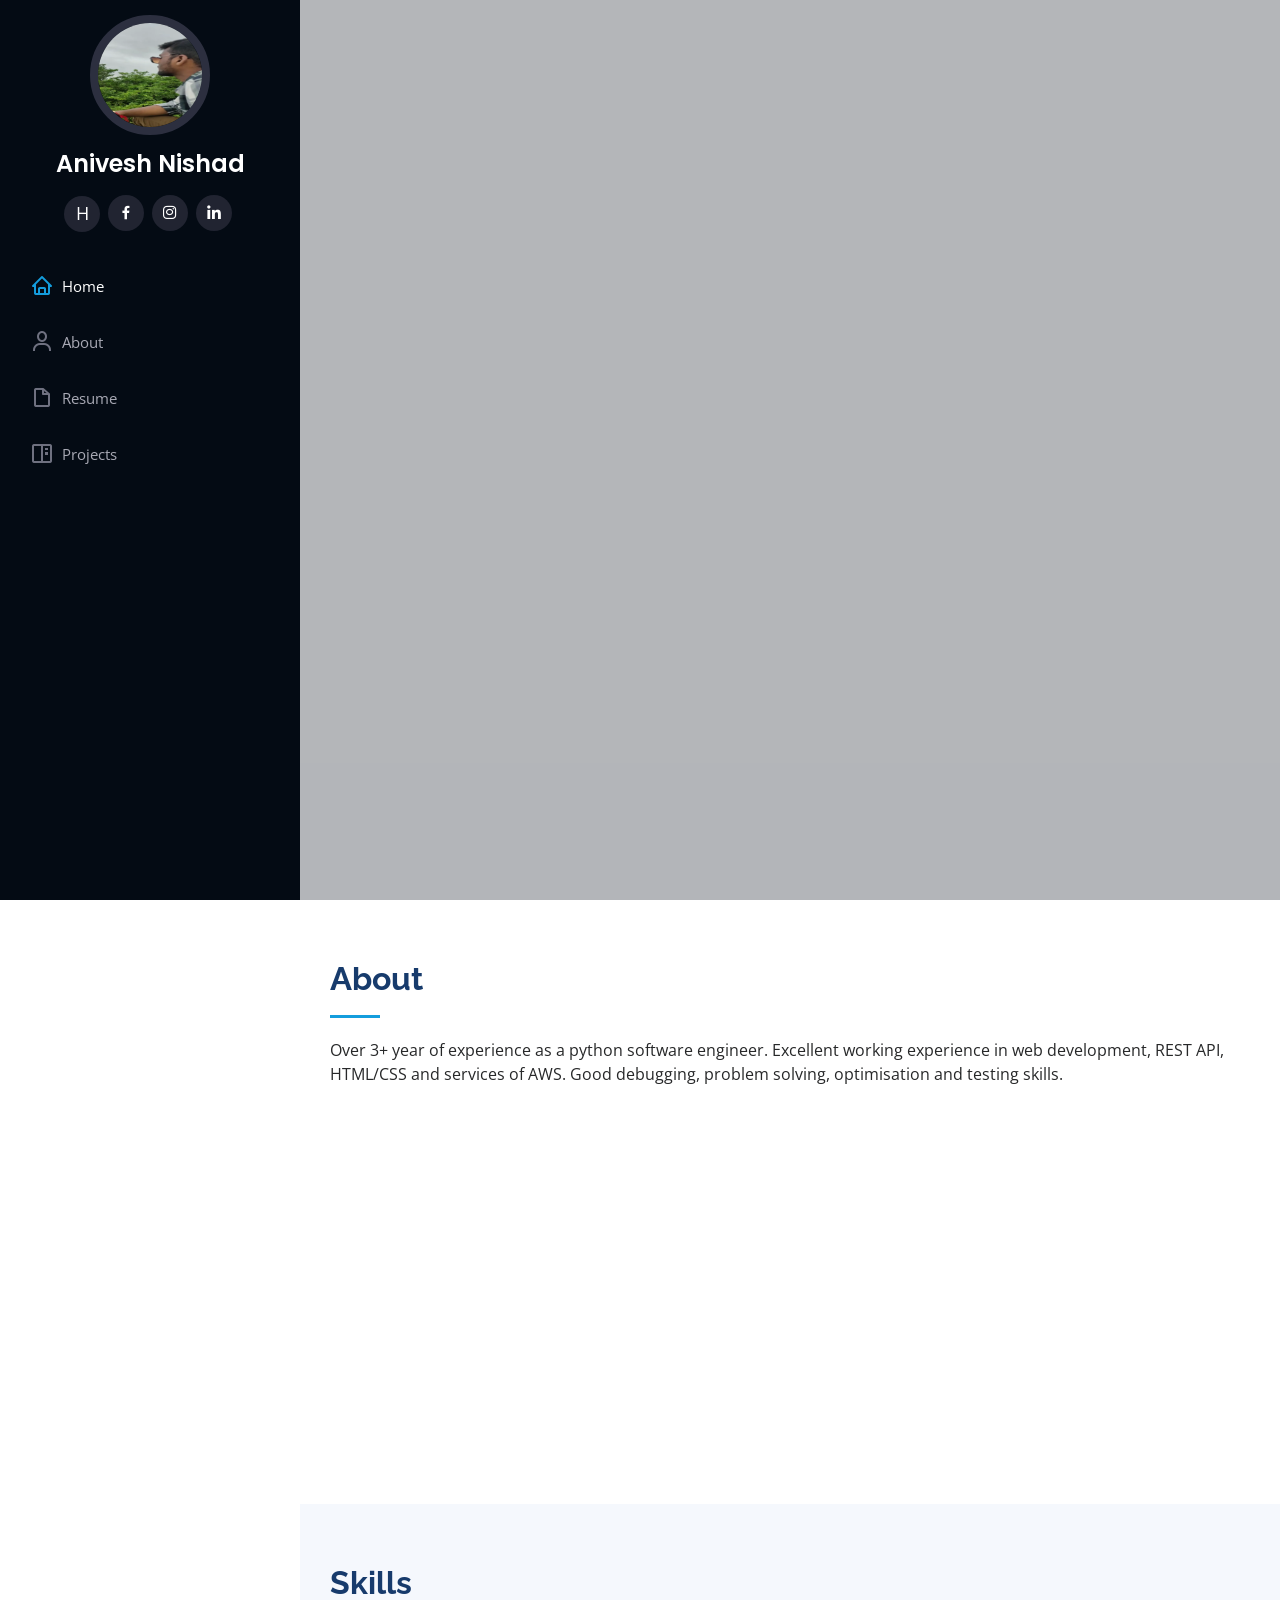
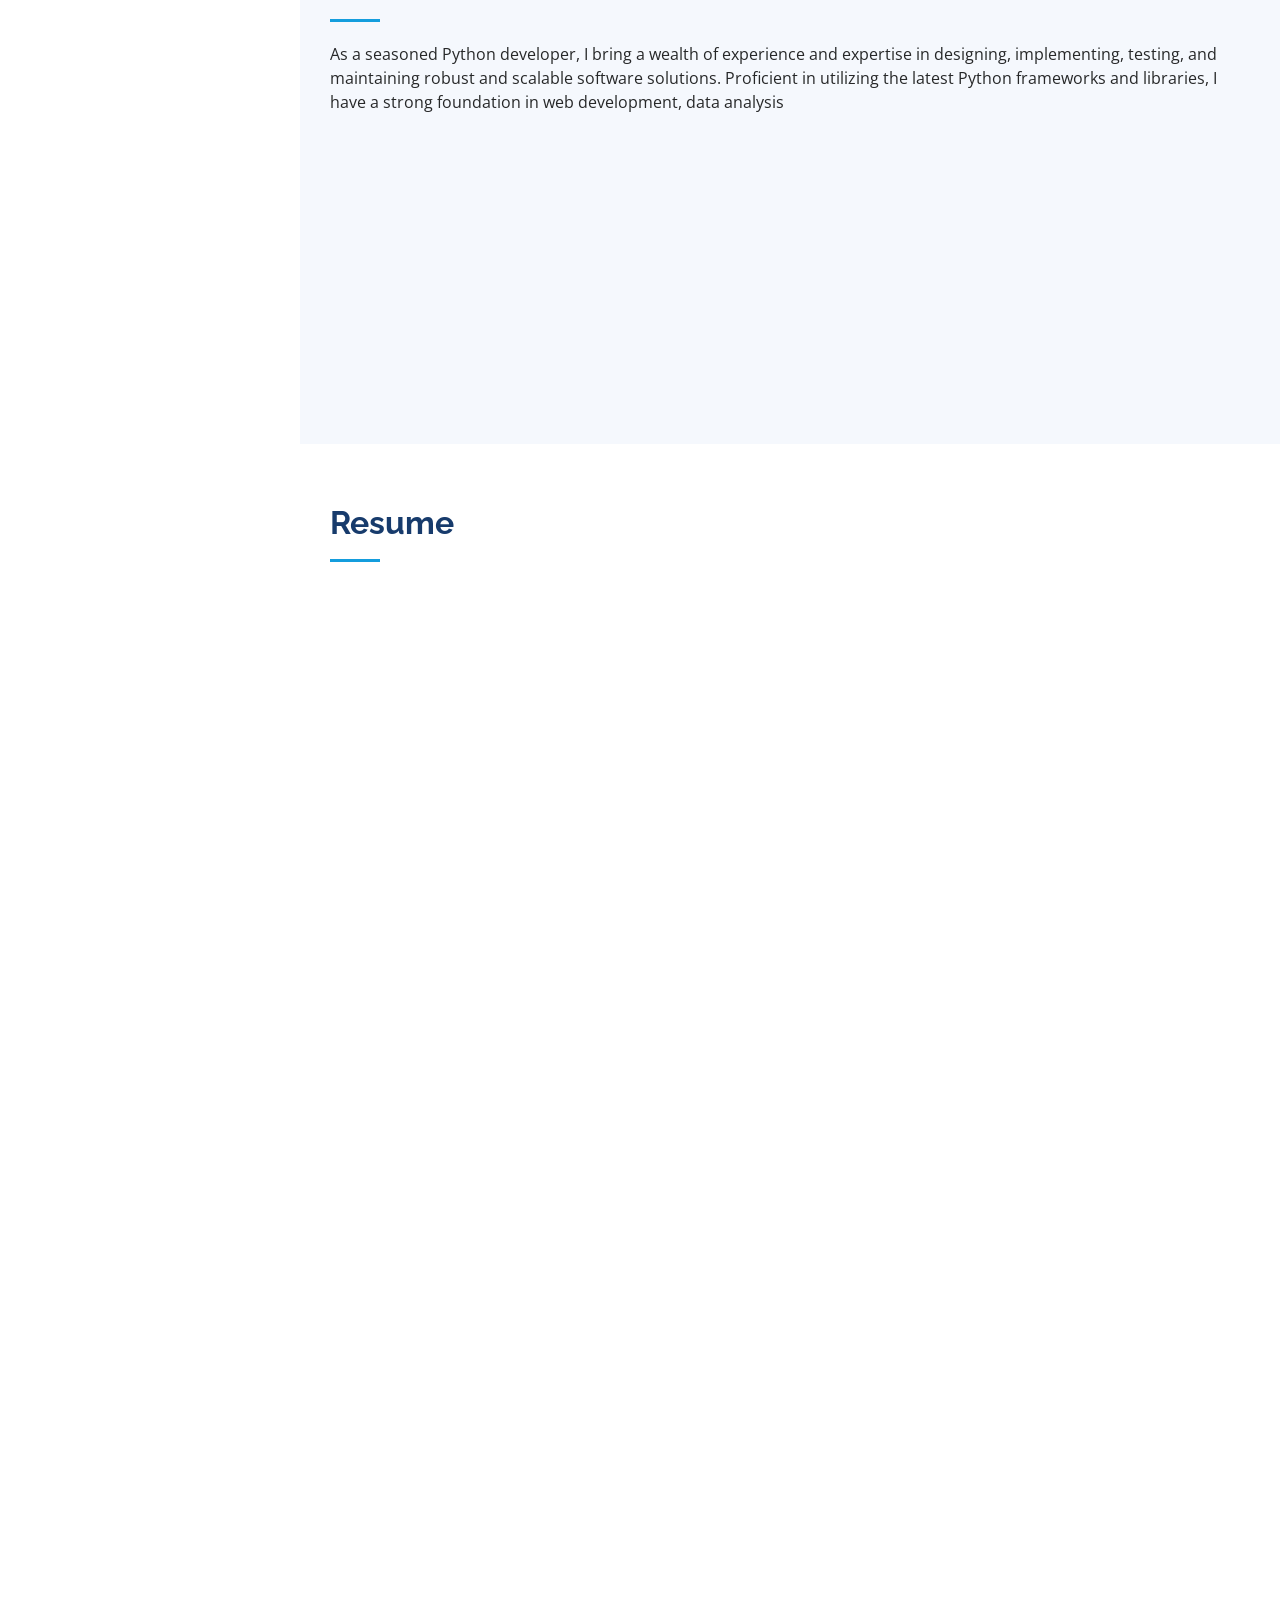
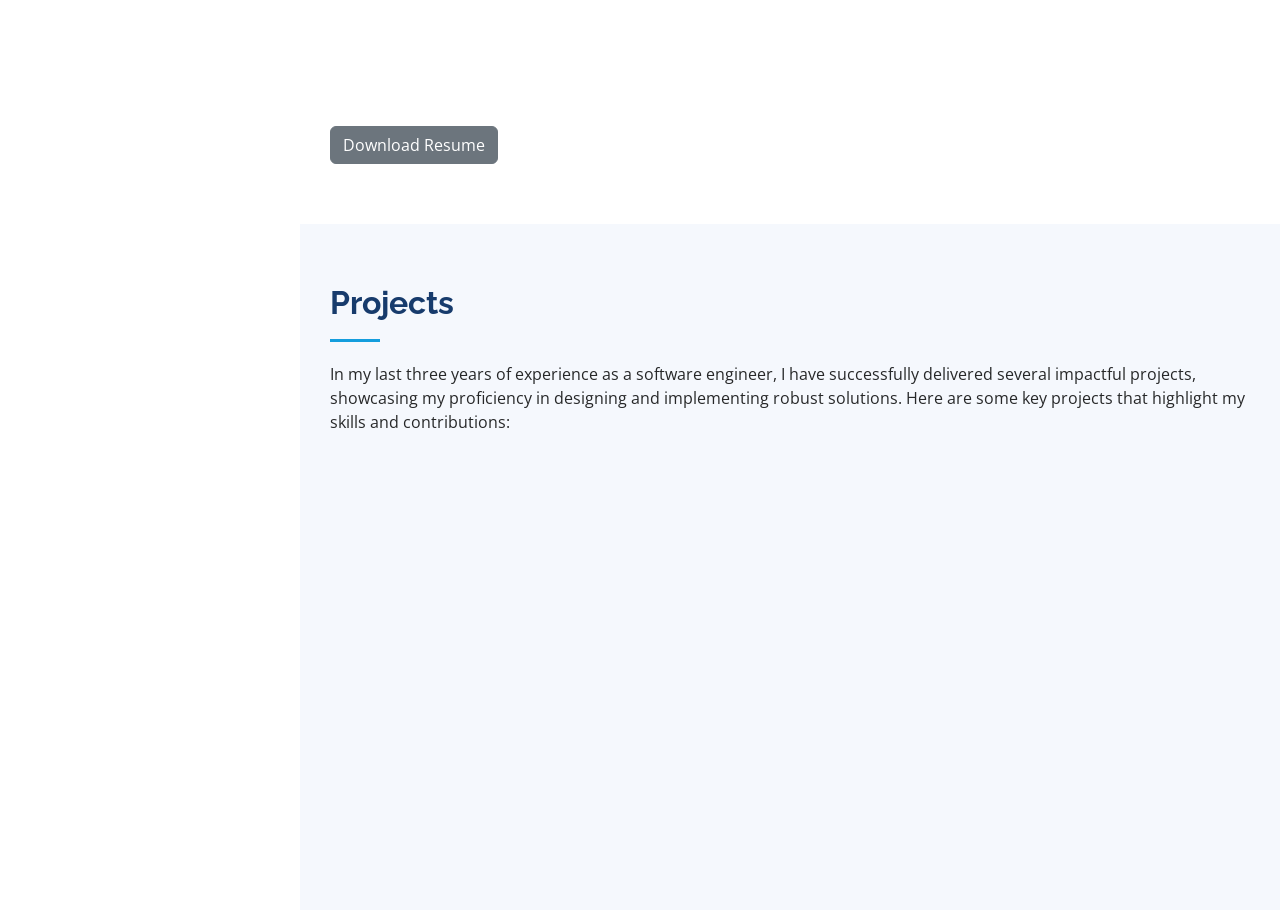
==== index.html @ f3c6043d "first commit" ====
<!DOCTYPE html>
<html lang="en">

<head>
  <meta charset="utf-8">
  <meta content="width=device-width, initial-scale=1.0" name="viewport">

  <title>Anivesh Nishad</title>
  <meta content="" name="description">
  <meta content="" name="keywords">

  <!-- Favicons -->
  <link href="assets/img/favicon.jpeg" rel="icon">
  <link href="assets/img/apple-touch-icon.png" rel="apple-touch-icon">

  <!-- Google Fonts -->
  <link href="https://fonts.googleapis.com/css?family=Open+Sans:300,300i,400,400i,600,600i,700,700i|Raleway:300,300i,400,400i,500,500i,600,600i,700,700i|Poppins:300,300i,400,400i,500,500i,600,600i,700,700i" rel="stylesheet">

  <link href="assets/vendor/aos/aos.css" rel="stylesheet">
  <link href="assets/vendor/bootstrap/css/bootstrap.min.css" rel="stylesheet">
  <link href="assets/vendor/bootstrap-icons/bootstrap-icons.css" rel="stylesheet">
  <link href="assets/vendor/boxicons/css/boxicons.min.css" rel="stylesheet">
  <link href="assets/vendor/glightbox/css/glightbox.min.css" rel="stylesheet">
  <link href="assets/vendor/swiper/swiper-bundle.min.css" rel="stylesheet">
  <link href="assets/css/style.css" rel="stylesheet">

</head>
<body>

  <!-- ======= Mobile nav toggle button ======= -->
  <i class="bi bi-list mobile-nav-toggle d-xl-none"></i>

  <!-- ======= Header ======= -->
  <header id="header">
    <div class="d-flex flex-column">

      <div class="profile">
        <img src="assets/img/anivesh.jpeg" alt="" class="img-fluid rounded-circle">
        <h1 class="text-light"><a href="index.html">Anivesh Nishad</a></h1>
        <div class="social-links mt-3 text-center">
          <a href="https://www.hackerrank.com/profile/anivesh_nishad76" class="twitter" target="_blank"><i class=""></i>H</a>
          <a href="https://www.facebook.com/anivesh.nisha" class="facebook" target="_blank"><i class="bx bxl-facebook"></i></a>
          <a href="https://www.instagram.com/anivesh_nishad/" class="instagram" target="_blank"><i class="bx bxl-instagram"></i></a>
          <a href="https://www.linkedin.com/in/anivesh-nishad-300b091a1/" class="linkedin" target="_blank"><i class="bx bxl-linkedin"></i></a>
        </div>
      </div>

      <nav id="navbar" class="nav-menu navbar">
        <ul>
          <li><a href="#hero" class="nav-link scrollto active"><i class="bx bx-home"></i> <span>Home</span></a></li>
          <li><a href="#about" class="nav-link scrollto"><i class="bx bx-user"></i> <span>About</span></a></li>
          <li><a href="#resume" class="nav-link scrollto"><i class="bx bx-file-blank"></i> <span>Resume</span></a></li>
          <li><a href="#portfolio" class="nav-link scrollto"><i class="bx bx-book-content"></i> <span>Projects</span></a></li>
        </ul>
      </nav><!-- .nav-menu -->
    </div>
  </header><!-- End Header -->

  <!-- ======= Hero Section ======= -->
  <section id="hero" class="d-flex flex-column justify-content-center align-items-center">
    <div class="hero-container" data-aos="fade-in">
      <h1><span style="color:yellow;">A</span>nivesh <span style="color:yellow;">N</span>ishad</h1>
      <p>I'm part-time and full-time <span class="typed" data-typed-items="Python Developer, Freelancer, Software Engineer"></span></p>
    </div>
  </section><!-- End Hero -->

  <main id="main">

    <!-- ======= About Section ======= -->
    <section id="about" class="about">
      <div class="container">

        <div class="section-title">
          <h2>About</h2>
          <p>Over 3+ year of experience as a python software engineer. Excellent working experience in web development, REST API, HTML/CSS and services of AWS. Good debugging, problem solving, optimisation and testing skills.</p>
        </div>

        <div class="row">
          <div class="col-lg-4" data-aos="fade-right">
            <img src="assets/img/anivesh1.jpeg" class="img-fluid" alt="">
          </div>
          <div class="col-lg-8 pt-4 pt-lg-0 content" data-aos="fade-left">
            <h3>( Django, DRF, FastAPI ) Python Developer.</h3><br>
            <p class="fst-italic">
              I was born in Gorakhpur, Uttar Pradesh, but I have been living in Ujjain, Madhya Pradesh, for the past 20 years, and my basic information is centered here.
            </p>
            <div class="row">
              <div class="col-lg-6">
                <ul>
                  <li><i class="bi bi-chevron-right"></i> <strong>Birthday:</strong> <span>13 Aug 2000</span></li>
                  <li><i class="bi bi-chevron-right"></i> <strong>LinkedIn:</strong> <span><a href="https://www.linkedin.com/in/anivesh-nishad-300b091a1/" target="_blank">anivesh-nishad-300b091a1</a></span></li>
                  <li><i class="bi bi-chevron-right"></i> <strong>Phone:</strong> <span>+91 9589957396</span></li>
                  <li><i class="bi bi-chevron-right"></i> <strong>City:</strong> <span>Ujjain, Madhya Pradesh, India</span></li>
                </ul>
              </div>
              <div class="col-lg-6">
                <ul>
                  <li><i class="bi bi-chevron-right"></i> <strong>Age:</strong> <span>24</span></li>
                  <li><i class="bi bi-chevron-right"></i> <strong>Degree:</strong> <span>B. Tech</span></li>
                  <li><i class="bi bi-chevron-right"></i> <strong>Email:</strong> <span><a href="mailto:anivesh.nishad76@gmail.com" target="_blank">anivesh.nishad76@gmail.com</a></span></li>
                  <li><i class="bi bi-chevron-right"></i> <strong>Freelance:</strong> <span>Available</span></li>
                </ul>
              </div>

            </div>

          </div>
        </div>

      </div>
    </section><!-- End About Section -->

    <!-- ======= Facts Section ======= -->

    <!-- ======= Skills Section ======= -->
    <section id="skills" class="skills section-bg">
      <div class="container">

        <div class="section-title">
          <h2>Skills</h2>
          <p>As a seasoned Python developer, I bring a wealth of experience and expertise in designing, implementing, testing, and maintaining robust and scalable software solutions. Proficient in utilizing the latest Python frameworks and libraries, I have a strong foundation in web development, data analysis</p>
        </div>

        <div class="row skills-content">

          <div class="col-lg-6" data-aos="fade-up">

            <div class="progress">
              <span class="skill">Python <i class="val">90%</i></span>
              <div class="progress-bar-wrap">
                <div class="progress-bar" role="progressbar" aria-valuenow="90" aria-valuemin="0" aria-valuemax="100"></div>
              </div>
            </div>

            <div class="progress">
              <span class="skill">Django <i class="val">80%</i></span>
              <div class="progress-bar-wrap">
                <div class="progress-bar" role="progressbar" aria-valuenow="80" aria-valuemin="0" aria-valuemax="100"></div>
              </div>
            </div>

            <div class="progress">
              <span class="skill">FastAPI <i class="val">95%</i></span>
              <div class="progress-bar-wrap">
                <div class="progress-bar" role="progressbar" aria-valuenow="95" aria-valuemin="0" aria-valuemax="100"></div>
              </div>
            </div>

            <div class="progress">
              <span class="skill">Redis & Celery<i class="val">75%</i></span>
              <div class="progress-bar-wrap">
                <div class="progress-bar" role="progressbar" aria-valuenow="75" aria-valuemin="0" aria-valuemax="100"></div>
              </div>
            </div>

          </div>

          <div class="col-lg-6" data-aos="fade-up" data-aos-delay="100">

            <div class="progress">
              <span class="skill">Databases<i class="val">70%</i></span>
              <div class="progress-bar-wrap">
                <div class="progress-bar" role="progressbar" aria-valuenow="70" aria-valuemin="0" aria-valuemax="100"></div>
              </div>
            </div>

            <div class="progress">
              <span class="skill">Cloud Services <i class="val">60%</i></span>
              <div class="progress-bar-wrap">
                <div class="progress-bar" role="progressbar" aria-valuenow="60" aria-valuemin="0" aria-valuemax="100"></div>
              </div>
            </div>

            <div class="progress">
              <span class="skill">Basic Frontend (HTML, CSS, JavaScript, JQuery)<i class="val">55%</i></span>
              <div class="progress-bar-wrap">
                <div class="progress-bar" role="progressbar" aria-valuenow="55" aria-valuemin="0" aria-valuemax="100"></div>
              </div>
            </div>

            <div class="progress">
              <span class="skill">TOOLS/VERSION CONTROL<i class="val">80%</i></span>
              <div class="progress-bar-wrap">
                <div class="progress-bar" role="progressbar" aria-valuenow="80" aria-valuemin="0" aria-valuemax="100"></div>
              </div>
            </div>

          </div>

        </div>

      </div>
    </section><!-- End Skills Section -->

    <!-- ======= Resume Section ======= -->
    <section id="resume" class="resume">
      <div class="container">

        <div class="section-title">
          <h2>Resume</h2>
          </div>

        <div class="row">
          <div class="col-lg-6" data-aos="fade-up">
            <h3 class="resume-title">Sumary</h3>
            <div class="resume-item pb-0">
              <h4>Anivesh Nishad</h4>
              <p><em>Over 3+ year of experience as a python software engineer. Excellent workingexperience in web development, REST API, HTML/CSS and services of AWS. Gooddebugging, problem solving, optimisation and testing skills.</em></p>
              <ul>
                <li>Ujjain, Madhya Pradesh</li>
                <li>+91 9589957396</li>
                <li>anivesh.nishad76@gmail.com</li>
              </ul>
            </div>

            <h3 class="resume-title">Education</h3>
            <div class="resume-item">
              <h4>B Tech (Computer Science Engineer)</h4>
              <h5>2017 - 2021</h5>
              <p><em>Alpine Institute of Technology, Ujjain</em></p>
            </div>
            <div class="resume-item">
              <h4>HIGHER SECONDARY</h4>
              <h5>2016 - 2017</h5>
              <p><em>Jaal Sewa Niketan, Ujjain</em></p>
            </div>
            <h3 class="resume-title">Achievements & Certificate</h3>
            <div class="resume-item">
              <h4>Python Basic and Problem Solving</h4>
              <h5>2022 - 2023</h5>
              <p><em>HackerRank Certificate</em> <a href="https://www.hackerrank.com/certificates/92fd577c5d66" target="_blank">View</a></p>
            </div>
            <div class="resume-item">
              <h4>Java Basic</h4>
              <h5>2020 - 2021</h5>
              <p><em>Manal Softech</em></p>
            </div>
          </div>
          <div class="col-lg-6" data-aos="fade-up" data-aos-delay="100">
            <h3 class="resume-title">Professional Experience</h3>
            <div class="resume-item">
              <h4>Software Engineer</h4>
              <h5>2022 - Present</h5>
              <p><em>CubexO Software Solution, Indore</em></p>
              <ul>
                <li>Design and develop RESTful web services and APIs.</li>
                <li>Integrate APIs with other systems and databases.</li>
                <li>Test and debug APIs.</li>
                <li>Integrate Elasticsearch with other data sources like relational databases and other web services.</li>
                <li>Monitor and optimize search performance.</li>
                <li>Develop, maintain and monitor tasks and schedule using celery.</li>
                <li>Troubleshoot, debug and optimize code related to tasks.</li>
                <li>Design and develop database structure and schemas.</li>
                <li>Integrate data from multiple sources.</li>
                <li>Optimize and maintain database performance.</li>
                <li>Troubleshoot and debug data related issues</li>

              </ul>
            </div>
            <div class="resume-item">
              <h4>Associate Software Engineer</h4>
              <h5>2021 - 2022</h5>
              <p><em>CubexO Software Solution, Indore</em></p>
              <ul>
                <li>Develop APIs with the combination of Lambda and API Gateway</li>
                <li>Implementing lambda to store data in S3 Bucket</li>
                <li>Integrate redis for fast response</li>
                <li>Troubleshoot, debug and optimize code related to lambda.</li>
                <li>Scheduling the lambda with cronjob to expire subscription.</li>
                <li>Writing script to reduce the size of images and documents.</li>
                <li>Testing and debugging code with cloud watch.</li>
              </ul>
            </div>
          </div>
        </div>
        <a class="btn btn-secondary" href="https://drive.google.com/u/0/uc?id=1O0CyxuS_I_BCL8zHyFv5yym9w42oW3tz&export=download">Download Resume</a>
      </div>
    </section><!-- End Resume Section -->

    <!-- ======= Portfolio Section ======= -->
    <section id="portfolio" class="portfolio section-bg">
      <div class="container">

        <div class="section-title">
          <h2>Projects</h2>
          <p>In my last three years of experience as a software engineer, I have successfully delivered several impactful projects, showcasing my proficiency in designing and implementing robust solutions. Here are some key projects that highlight my skills and contributions:</p>
        </div>

        <div class="row portfolio-container" data-aos="fade-up" data-aos-delay="100">
          <div class="col-lg-4 col-md-6 portfolio-item filter-app">
            <div class="portfolio-wrap">
              <img src="assets/img/peak-xv-image.jpeg" class="img-fluid" alt="">
              <div class="portfolio-links">
                <a href="assets/img/peak-xv-image.jpeg" data-gallery="portfolioGallery" class="portfolio-lightbox" title="Peak XV"><i class="bx bx-plus"></i></a>
                <a href="portfolio-details.html" title="More Details"><i class="bx bx-link"></i></a>
              </div>
            </div>
            <br>
            <div class="portfolio-info">
              <h4>Project information:</h4>
              <ul>
                <li><strong>Category</strong>: Web and App</li>
                <li><strong>Client</strong>: India SEA Company</li>
                <li><strong>Project date</strong>: 09 Sept, 2022</li>
                <li><strong>Project URL</strong>: <a href="#">Confidential</a></li>
              </ul>
            </div>
          </div>

          <div class="col-lg-4 col-md-6 portfolio-item filter-web">
            <div class="portfolio-wrap">
              <img src="assets/img/batrics.jpg" class="img-fluid" alt="">
              <div class="portfolio-links">
                <a href="assets/img/batrics.jpg" data-gallery="portfolioGallery" class="portfolio-lightbox" title="Betrics Fantasy APP"><i class="bx bx-plus"></i></a>
                <a href="batrics-details.html" title="More Details"><i class="bx bx-link"></i></a>
              </div>
            </div>
            <br>
            <div class="portfolio-info">
              <h4>Project information:</h4>
              <ul>
                <li><strong>Category</strong>: App</li>
                <li><strong>Client</strong>: US Company</li>
                <li><strong>Project date</strong>: 01 Jan, 2022</li>
                <li><strong>Project URL</strong>: <a href="https://www.betrics.io/" target="_blank">betrics.io</a></li>
              </ul>
            </div>
          </div>

          <div class="col-lg-4 col-md-6 portfolio-item filter-app">
            <div class="portfolio-wrap">
              <img src="assets/img/swim.png" class="img-fluid" alt="">
              <div class="portfolio-links">
                <a href="assets/img/swim.png" data-gallery="portfolioGallery" class="portfolio-lightbox" title="Swim Time Solution"><i class="bx bx-plus"></i></a>
                <a href="swim-details.html" title="More Details"><i class="bx bx-link"></i></a>
              </div>
            </div>
            <br>
            <div class="portfolio-info">
              <h4>Project information:</h4>
              <ul>
                <li><strong>Category</strong>: Website</li>
                <li><strong>Client</strong>: South Africa Company</li>
                <li><strong>Project date</strong>: 01 June, 2021</li>
                <li><strong>Project URL</strong>: <a href="https://swimtimesolutions.com/" target="_blank">Swim Time Solution</a></li>
              </ul>
            </div>
          </div>

        </div>

      </div>
    </section><!-- End Portfolio Section -->

    <!-- ======= Services Section ======= -->

    <!-- ======= Testimonials Section ======= -->

    <!-- ======= Contact Section ======= -->

  </main><!-- End #main -->

  <!-- ======= Footer ======= -->
  <footer id="footer">

  </footer><!-- End  Footer -->

  <a href="#" class="back-to-top d-flex align-items-center justify-content-center"><i class="bi bi-arrow-up-short"></i></a>

  <!-- Vendor JS Files -->
  <script src="assets/vendor/purecounter/purecounter_vanilla.js"></script>
  <script src="assets/vendor/aos/aos.js"></script>
  <script src="assets/vendor/bootstrap/js/bootstrap.bundle.min.js"></script>
  <script src="assets/vendor/glightbox/js/glightbox.min.js"></script>
  <script src="assets/vendor/isotope-layout/isotope.pkgd.min.js"></script>
  <script src="assets/vendor/swiper/swiper-bundle.min.js"></script>
  <script src="assets/vendor/typed.js/typed.umd.js"></script>
  <script src="assets/vendor/waypoints/noframework.waypoints.js"></script>
  <script src="assets/vendor/php-email-form/validate.js"></script>

  <!-- Template Main JS File -->
  <script src="assets/js/main.js"></script>

</body>

</html>
---- assets/css/style.css ----
/*--------------------------------------------------------------
# General
--------------------------------------------------------------*/
body {
  font-family: "Open Sans", sans-serif;
  color: #272829;
}

a {
  color: #149ddd;
  text-decoration: none;
}

a:hover {
  color: #37b3ed;
  text-decoration: none;
}

h1,
h2,
h3,
h4,
h5,
h6 {
  font-family: "Raleway", sans-serif;
}

/*--------------------------------------------------------------
# Back to top button
--------------------------------------------------------------*/
.back-to-top {
  position: fixed;
  visibility: hidden;
  opacity: 0;
  right: 15px;
  bottom: 15px;
  z-index: 996;
  background: #149ddd;
  width: 40px;
  height: 40px;
  border-radius: 50px;
  transition: all 0.4s;
}

.back-to-top i {
  font-size: 28px;
  color: #fff;
  line-height: 0;
}

.back-to-top:hover {
  background: #2eafec;
  color: #fff;
}

.back-to-top.active {
  visibility: visible;
  opacity: 1;
}

/*--------------------------------------------------------------
# Header
--------------------------------------------------------------*/
#header {
  position: fixed;
  top: 0;
  left: 0;
  bottom: 0;
  width: 300px;
  transition: all ease-in-out 0.5s;
  z-index: 9997;
  transition: all 0.5s;
  padding: 0 15px;
  background: #040b14;
  overflow-y: auto;
}

#header .profile img {
  margin: 15px auto;
  display: block;
  width: 120px;
  border: 8px solid #2c2f3f;
}

#header .profile h1 {
  font-size: 24px;
  margin: 0;
  padding: 0;
  font-weight: 600;
  -moz-text-align-last: center;
  text-align-last: center;
  font-family: "Poppins", sans-serif;
}

#header .profile h1 a,
#header .profile h1 a:hover {
  color: #fff;
  text-decoration: none;
}

#header .profile .social-links a {
  font-size: 18px;
  display: inline-block;
  background: #212431;
  color: #fff;
  line-height: 1;
  padding: 8px 0;
  margin-right: 4px;
  border-radius: 50%;
  text-align: center;
  width: 36px;
  height: 36px;
  transition: 0.3s;
}

#header .profile .social-links a:hover {
  background: #149ddd;
  color: #fff;
  text-decoration: none;
}

#main {
  margin-left: 300px;
}

.container,
.container-fluid {
  padding-left: 30px;
  padding-right: 30px;
}

@media (max-width: 1199px) {
  #header {
    left: -300px;
  }

  #main {
    margin-left: 0;
  }

  .container,
  .container-fluid {
    padding-left: 12px;
    padding-right: 12px;
  }
}

/*--------------------------------------------------------------
# Navigation Menu
--------------------------------------------------------------*/
/* Desktop Navigation */
.nav-menu {
  padding: 30px 0 0 0;
}

.nav-menu * {
  margin: 0;
  padding: 0;
  list-style: none;
}

.nav-menu>ul>li {
  position: relative;
  white-space: nowrap;
}

.nav-menu a,
.nav-menu a:focus {
  display: flex;
  align-items: center;
  color: #a8a9b4;
  padding: 12px 15px;
  margin-bottom: 8px;
  transition: 0.3s;
  font-size: 15px;
}

.nav-menu a i,
.nav-menu a:focus i {
  font-size: 24px;
  padding-right: 8px;
  color: #6f7180;
}

.nav-menu a:hover,
.nav-menu .active,
.nav-menu .active:focus,
.nav-menu li:hover>a {
  text-decoration: none;
  color: #fff;
}

.nav-menu a:hover i,
.nav-menu .active i,
.nav-menu .active:focus i,
.nav-menu li:hover>a i {
  color: #149ddd;
}

/* Mobile Navigation */
.mobile-nav-toggle {
  position: fixed;
  right: 15px;
  top: 15px;
  z-index: 9998;
  border: 0;
  font-size: 24px;
  transition: all 0.4s;
  outline: none !important;
  background-color: #149ddd;
  color: #fff;
  width: 40px;
  height: 40px;
  display: inline-flex;
  align-items: center;
  justify-content: center;
  line-height: 0;
  border-radius: 50px;
  cursor: pointer;
}

.mobile-nav-active {
  overflow: hidden;
}

.mobile-nav-active #header {
  left: 0;
}

/*--------------------------------------------------------------
# Hero Section
--------------------------------------------------------------*/
#hero {
  width: 100%;
  height: 100vh;
  background: url("../img/hero-bg.jpg") top center;
  background-size: cover;
}

#hero:before {
  content: "";
  background: rgba(5, 13, 24, 0.3);
  position: absolute;
  bottom: 0;
  top: 0;
  left: 0;
  right: 0;
  z-index: 1;
}

#hero .hero-container {
  position: relative;
  z-index: 2;
  min-width: 300px;
}

#hero h1 {
  margin: 0 0 10px 0;
  font-size: 64px;
  font-weight: 700;
  line-height: 56px;
  color: #fff;
}

#hero p {
  color: #fff;
  margin-bottom: 50px;
  font-size: 26px;
  font-family: "Poppins", sans-serif;
}

#hero p span {
  color: #fff;
  padding-bottom: 4px;
  letter-spacing: 1px;
  border-bottom: 3px solid #149ddd;
}

@media (min-width: 1024px) {
  #hero {
    background-attachment: fixed;
  }
}

@media (max-width: 768px) {
  #hero h1 {
    font-size: 28px;
    line-height: 36px;
  }

  #hero h2 {
    font-size: 18px;
    line-height: 24px;
    margin-bottom: 30px;
  }
}

/*--------------------------------------------------------------
# Sections General
--------------------------------------------------------------*/
section {
  padding: 60px 0;
  overflow: hidden;
}

.section-bg {
  background: #f5f8fd;
}

.section-title {
  padding-bottom: 30px;
}

.section-title h2 {
  font-size: 32px;
  font-weight: bold;
  margin-bottom: 20px;
  padding-bottom: 20px;
  position: relative;
  color: #173b6c;
}

.section-title h2::after {
  content: "";
  position: absolute;
  display: block;
  width: 50px;
  height: 3px;
  background: #149ddd;
  bottom: 0;
  left: 0;
}

.section-title p {
  margin-bottom: 0;
}

/*--------------------------------------------------------------
# About
--------------------------------------------------------------*/
.about .content h3 {
  font-weight: 700;
  font-size: 26px;
  color: #173b6c;
}

.about .content ul {
  list-style: none;
  padding: 0;
}

.about .content ul li {
  margin-bottom: 20px;
  display: flex;
  align-items: center;
}

.about .content ul strong {
  margin-right: 10px;
}

.about .content ul i {
  font-size: 16px;
  margin-right: 5px;
  color: #149ddd;
  line-height: 0;
}

.about .content p:last-child {
  margin-bottom: 0;
}

/*--------------------------------------------------------------
# Facts
--------------------------------------------------------------*/
.facts {
  padding-bottom: 30px;
}

.facts .count-box {
  padding: 30px;
  width: 100%;
}

.facts .count-box i {
  display: block;
  font-size: 44px;
  color: #149ddd;
  float: left;
  line-height: 0;
}

.facts .count-box span {
  font-size: 48px;
  line-height: 40px;
  display: block;
  font-weight: 700;
  color: #050d18;
  margin-left: 60px;
}

.facts .count-box p {
  padding: 15px 0 0 0;
  margin: 0 0 0 60px;
  font-family: "Raleway", sans-serif;
  font-size: 14px;
  color: #122f57;
}

.facts .count-box a {
  font-weight: 600;
  display: block;
  margin-top: 20px;
  color: #122f57;
  font-size: 15px;
  font-family: "Poppins", sans-serif;
  transition: ease-in-out 0.3s;
}

.facts .count-box a:hover {
  color: #1f5297;
}

/*--------------------------------------------------------------
# Akills
--------------------------------------------------------------*/
.skills .progress {
  height: 60px;
  display: block;
  background: none;
  border-radius: 0;
}

.skills .progress .skill {
  padding: 0;
  margin: 0 0 6px 0;
  text-transform: uppercase;
  display: block;
  font-weight: 600;
  font-family: "Poppins", sans-serif;
  color: #050d18;
}

.skills .progress .skill .val {
  float: right;
  font-style: normal;
}

.skills .progress-bar-wrap {
  background: #dce8f8;
  height: 10px;
}

.skills .progress-bar {
  width: 1px;
  height: 10px;
  transition: 0.9s;
  background-color: #149ddd;
}

/*--------------------------------------------------------------
# Resume
--------------------------------------------------------------*/
.resume .resume-title {
  font-size: 26px;
  font-weight: 700;
  margin-top: 20px;
  margin-bottom: 20px;
  color: #050d18;
}

.resume .resume-item {
  padding: 0 0 20px 20px;
  margin-top: -2px;
  border-left: 2px solid #1f5297;
  position: relative;
}

.resume .resume-item h4 {
  line-height: 18px;
  font-size: 18px;
  font-weight: 600;
  text-transform: uppercase;
  font-family: "Poppins", sans-serif;
  color: #050d18;
  margin-bottom: 10px;
}

.resume .resume-item h5 {
  font-size: 16px;
  background: #e4edf9;
  padding: 5px 15px;
  display: inline-block;
  font-weight: 600;
  margin-bottom: 10px;
}

.resume .resume-item ul {
  padding-left: 20px;
}

.resume .resume-item ul li {
  padding-bottom: 10px;
}

.resume .resume-item:last-child {
  padding-bottom: 0;
}

.resume .resume-item::before {
  content: "";
  position: absolute;
  width: 16px;
  height: 16px;
  border-radius: 50px;
  left: -9px;
  top: 0;
  background: #fff;
  border: 2px solid #1f5297;
}

/*--------------------------------------------------------------
# Portfolio
--------------------------------------------------------------*/
.portfolio .portfolio-item {
  margin-bottom: 30px;
}

.portfolio #portfolio-flters {
  padding: 0;
  margin: 0 auto 35px auto;
  list-style: none;
  text-align: center;
  background: #fff;
  border-radius: 50px;
  padding: 2px 15px;
}

.portfolio #portfolio-flters li {
  cursor: pointer;
  display: inline-block;
  padding: 10px 15px 8px 15px;
  font-size: 14px;
  font-weight: 600;
  line-height: 1;
  text-transform: uppercase;
  color: #272829;
  margin-bottom: 5px;
  transition: all 0.3s ease-in-out;
}

.portfolio #portfolio-flters li:hover,
.portfolio #portfolio-flters li.filter-active {
  color: #149ddd;
}

.portfolio #portfolio-flters li:last-child {
  margin-right: 0;
}

.portfolio .portfolio-wrap {
  transition: 0.3s;
  position: relative;
  overflow: hidden;
  z-index: 1;
}

.portfolio .portfolio-wrap::before {
  content: "";
  background: rgba(255, 255, 255, 0.5);
  position: absolute;
  left: 0;
  right: 0;
  top: 0;
  bottom: 0;
  transition: all ease-in-out 0.3s;
  z-index: 2;
  opacity: 0;
}

.portfolio .portfolio-wrap .portfolio-links {
  opacity: 1;
  left: 0;
  right: 0;
  bottom: -60px;
  z-index: 3;
  position: absolute;
  transition: all ease-in-out 0.3s;
  display: flex;
  justify-content: center;
}

.portfolio .portfolio-wrap .portfolio-links a {
  color: #fff;
  font-size: 28px;
  text-align: center;
  background: rgba(20, 157, 221, 0.75);
  transition: 0.3s;
  width: 50%;
}

.portfolio .portfolio-wrap .portfolio-links a:hover {
  background: rgba(20, 157, 221, 0.95);
}

.portfolio .portfolio-wrap .portfolio-links a+a {
  border-left: 1px solid #37b3ed;
}

.portfolio .portfolio-wrap:hover::before {
  top: 0;
  left: 0;
  right: 0;
  bottom: 0;
  opacity: 1;
}

.portfolio .portfolio-wrap:hover .portfolio-links {
  opacity: 1;
  bottom: 0;
}

/*--------------------------------------------------------------
# Portfolio Details
--------------------------------------------------------------*/
.portfolio-details {
  padding-top: 40px;
}

.portfolio-details .portfolio-details-slider img {
  width: 100%;
}

.portfolio-details .portfolio-details-slider .swiper-pagination {
  margin-top: 20px;
  position: relative;
}

.portfolio-details .portfolio-details-slider .swiper-pagination .swiper-pagination-bullet {
  width: 12px;
  height: 12px;
  background-color: #fff;
  opacity: 1;
  border: 1px solid #149ddd;
}

.portfolio-details .portfolio-details-slider .swiper-pagination .swiper-pagination-bullet-active {
  background-color: #149ddd;
}

.portfolio-details .portfolio-info {
  padding: 30px;
  box-shadow: 0px 0 30px rgba(5, 13, 24, 0.08);
}

.portfolio-details .portfolio-info h3 {
  font-size: 22px;
  font-weight: 700;
  margin-bottom: 20px;
  padding-bottom: 20px;
  border-bottom: 1px solid #eee;
}

.portfolio-details .portfolio-info ul {
  list-style: none;
  padding: 0;
  font-size: 15px;
}

.portfolio-details .portfolio-info ul li+li {
  margin-top: 10px;
}

.portfolio-details .portfolio-description {
  padding-top: 30px;
}

.portfolio-details .portfolio-description h2 {
  font-size: 26px;
  font-weight: 700;
  margin-bottom: 20px;
}

.portfolio-details .portfolio-description p {
  padding: 0;
}

/*--------------------------------------------------------------
# Services
--------------------------------------------------------------*/
.services .icon-box {
  margin-bottom: 20px;
}

.services .icon {
  float: left;
  display: flex;
  align-items: center;
  justify-content: center;
  width: 54px;
  height: 54px;
  background: #149ddd;
  border-radius: 50%;
  transition: 0.5s;
  border: 1px solid #149ddd;
}

.services .icon i {
  color: #fff;
  font-size: 24px;
  line-height: 0;
}

.services .icon-box:hover .icon {
  background: #fff;
}

.services .icon-box:hover .icon i {
  color: #149ddd;
}

.services .title {
  margin-left: 80px;
  font-weight: 700;
  margin-bottom: 15px;
  font-size: 18px;
}

.services .title a {
  color: #343a40;
}

.services .title a:hover {
  color: #149ddd;
}

.services .description {
  margin-left: 80px;
  line-height: 24px;
  font-size: 14px;
}

/*--------------------------------------------------------------
# Testimonials
--------------------------------------------------------------*/
.testimonials .testimonials-carousel,
.testimonials .testimonials-slider {
  overflow: hidden;
}

.testimonials .testimonial-item {
  box-sizing: content-box;
  text-align: center;
  min-height: 320px;
}

.testimonials .testimonial-item .testimonial-img {
  width: 90px;
  border-radius: 50%;
  margin: 0 auto;
}

.testimonials .testimonial-item h3 {
  font-size: 18px;
  font-weight: bold;
  margin: 10px 0 5px 0;
  color: #111;
}

.testimonials .testimonial-item h4 {
  font-size: 14px;
  color: #999;
  margin: 0;
}

.testimonials .testimonial-item .quote-icon-left,
.testimonials .testimonial-item .quote-icon-right {
  color: #c3e8fa;
  font-size: 26px;
}

.testimonials .testimonial-item .quote-icon-left {
  display: inline-block;
  left: -5px;
  position: relative;
}

.testimonials .testimonial-item .quote-icon-right {
  display: inline-block;
  right: -5px;
  position: relative;
  top: 10px;
}

.testimonials .testimonial-item p {
  font-style: italic;
  margin: 0 15px 15px 15px;
  padding: 20px;
  background: #fff;
  position: relative;
  margin-bottom: 35px;
  border-radius: 6px;
  box-shadow: 0px 2px 15px rgba(0, 0, 0, 0.1);
}

.testimonials .testimonial-item p::after {
  content: "";
  width: 0;
  height: 0;
  border-top: 20px solid #fff;
  border-right: 20px solid transparent;
  border-left: 20px solid transparent;
  position: absolute;
  bottom: -20px;
  left: calc(50% - 20px);
}

.testimonials .swiper-pagination {
  margin-top: 20px;
  position: relative;
}

.testimonials .swiper-pagination .swiper-pagination-bullet {
  width: 12px;
  height: 12px;
  background-color: #fff;
  opacity: 1;
  border: 1px solid #149ddd;
}

.testimonials .swiper-pagination .swiper-pagination-bullet-active {
  background-color: #149ddd;
}

/*--------------------------------------------------------------
# Contact
--------------------------------------------------------------*/
.contact {
  padding-bottom: 130px;
}

.contact .info {
  padding: 30px;
  background: #fff;
  width: 100%;
  box-shadow: 0 0 24px 0 rgba(0, 0, 0, 0.12);
}

.contact .info i {
  font-size: 20px;
  color: #149ddd;
  float: left;
  width: 44px;
  height: 44px;
  background: #dff3fc;
  display: flex;
  justify-content: center;
  align-items: center;
  border-radius: 50px;
  transition: all 0.3s ease-in-out;
}

.contact .info h4 {
  padding: 0 0 0 60px;
  font-size: 22px;
  font-weight: 600;
  margin-bottom: 5px;
  color: #050d18;
}

.contact .info p {
  padding: 0 0 10px 60px;
  margin-bottom: 20px;
  font-size: 14px;
  color: #173b6c;
}

.contact .info .email p {
  padding-top: 5px;
}

.contact .info .social-links {
  padding-left: 60px;
}

.contact .info .social-links a {
  font-size: 18px;
  display: inline-block;
  background: #333;
  color: #fff;
  line-height: 1;
  padding: 8px 0;
  border-radius: 50%;
  text-align: center;
  width: 36px;
  height: 36px;
  transition: 0.3s;
  margin-right: 10px;
}

.contact .info .social-links a:hover {
  background: #149ddd;
  color: #fff;
}

.contact .info .email:hover i,
.contact .info .address:hover i,
.contact .info .phone:hover i {
  background: #149ddd;
  color: #fff;
}

.contact .php-email-form {
  width: 100%;
  padding: 30px;
  background: #fff;
  box-shadow: 0 0 24px 0 rgba(0, 0, 0, 0.12);
}

.contact .php-email-form .form-group {
  padding-bottom: 8px;
}

.contact .php-email-form .validate {
  display: none;
  color: red;
  margin: 0 0 15px 0;
  font-weight: 400;
  font-size: 13px;
}

.contact .php-email-form .error-message {
  display: none;
  color: #fff;
  background: #ed3c0d;
  text-align: left;
  padding: 15px;
  font-weight: 600;
}

.contact .php-email-form .error-message br+br {
  margin-top: 25px;
}

.contact .php-email-form .sent-message {
  display: none;
  color: #fff;
  background: #18d26e;
  text-align: center;
  padding: 15px;
  font-weight: 600;
}

.contact .php-email-form .loading {
  display: none;
  background: #fff;
  text-align: center;
  padding: 15px;
}

.contact .php-email-form .loading:before {
  content: "";
  display: inline-block;
  border-radius: 50%;
  width: 24px;
  height: 24px;
  margin: 0 10px -6px 0;
  border: 3px solid #18d26e;
  border-top-color: #eee;
  animation: animate-loading 1s linear infinite;
}

.contact .php-email-form .form-group {
  margin-bottom: 15px;
}

.contact .php-email-form label {
  padding-bottom: 8px;
}

.contact .php-email-form input,
.contact .php-email-form textarea {
  border-radius: 0;
  box-shadow: none;
  font-size: 14px;
}

.contact .php-email-form input {
  height: 44px;
}

.contact .php-email-form textarea {
  padding: 10px 15px;
}

.contact .php-email-form button[type=submit] {
  background: #149ddd;
  border: 0;
  padding: 10px 24px;
  color: #fff;
  transition: 0.4s;
  border-radius: 4px;
}

.contact .php-email-form button[type=submit]:hover {
  background: #37b3ed;
}

@keyframes animate-loading {
  0% {
    transform: rotate(0deg);
  }

  100% {
    transform: rotate(360deg);
  }
}

/*--------------------------------------------------------------
# Breadcrumbs
--------------------------------------------------------------*/
.breadcrumbs {
  padding: 20px 0;
  background: #f9f9f9;
}

.breadcrumbs h2 {
  font-size: 26px;
  font-weight: 300;
}

.breadcrumbs ol {
  display: flex;
  flex-wrap: wrap;
  list-style: none;
  padding: 0;
  margin: 0;
  font-size: 15px;
}

.breadcrumbs ol li+li {
  padding-left: 10px;
}

.breadcrumbs ol li+li::before {
  display: inline-block;
  padding-right: 10px;
  color: #0e2442;
  content: "/";
}

@media (max-width: 768px) {
  .breadcrumbs .d-flex {
    display: block !important;
  }

  .breadcrumbs ol {
    display: block;
  }

  .breadcrumbs ol li {
    display: inline-block;
  }
}

/*--------------------------------------------------------------
# Footer
--------------------------------------------------------------*/
#footer {
  padding: 15px;
  color: #f4f6fd;
  font-size: 14px;
  position: fixed;
  left: 0;
  bottom: 0;
  width: 300px;
  z-index: 9999;
  background: #040b14;
}

#footer .copyright {
  text-align: center;
}

#footer .credits {
  padding-top: 5px;
  text-align: center;
  font-size: 13px;
  color: #eaebf0;
}

@media (max-width: 1199px) {
  #footer {
    position: static;
    width: auto;
    padding-right: 20px 15px;
  }
}
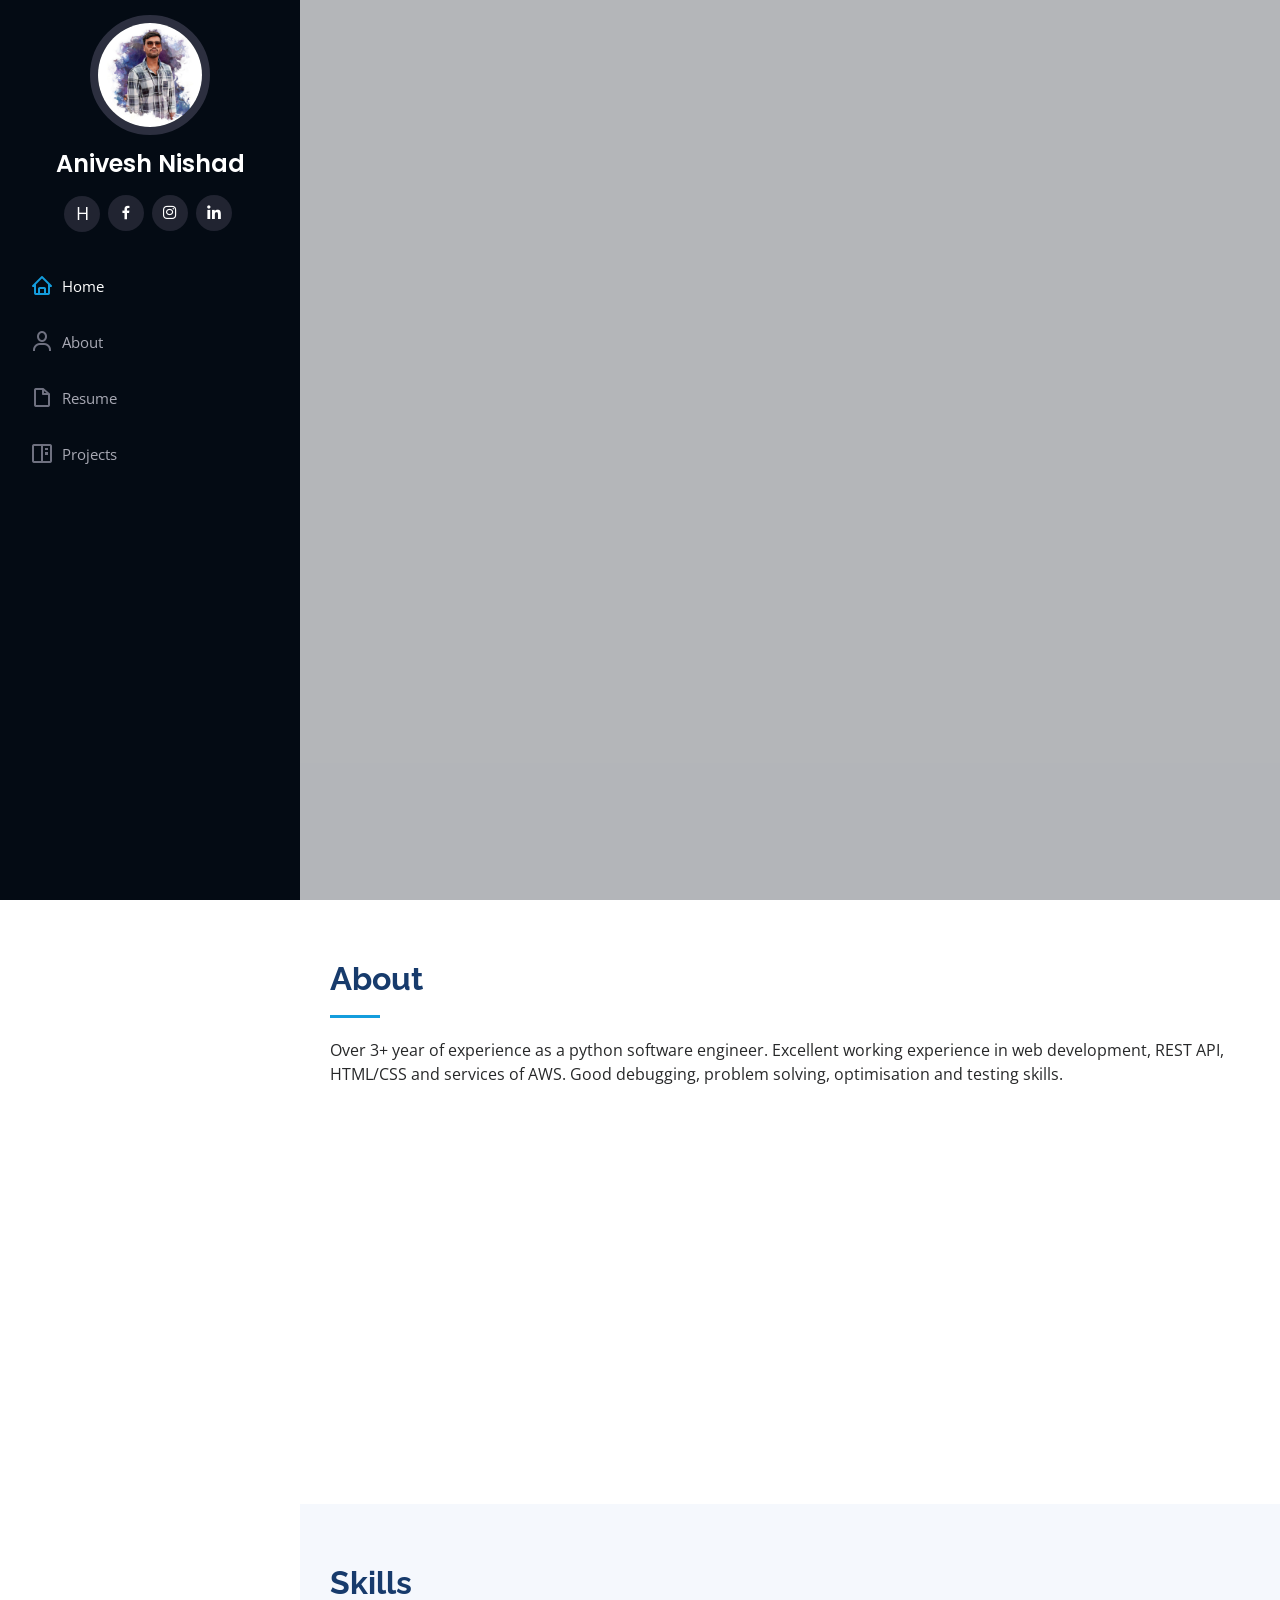
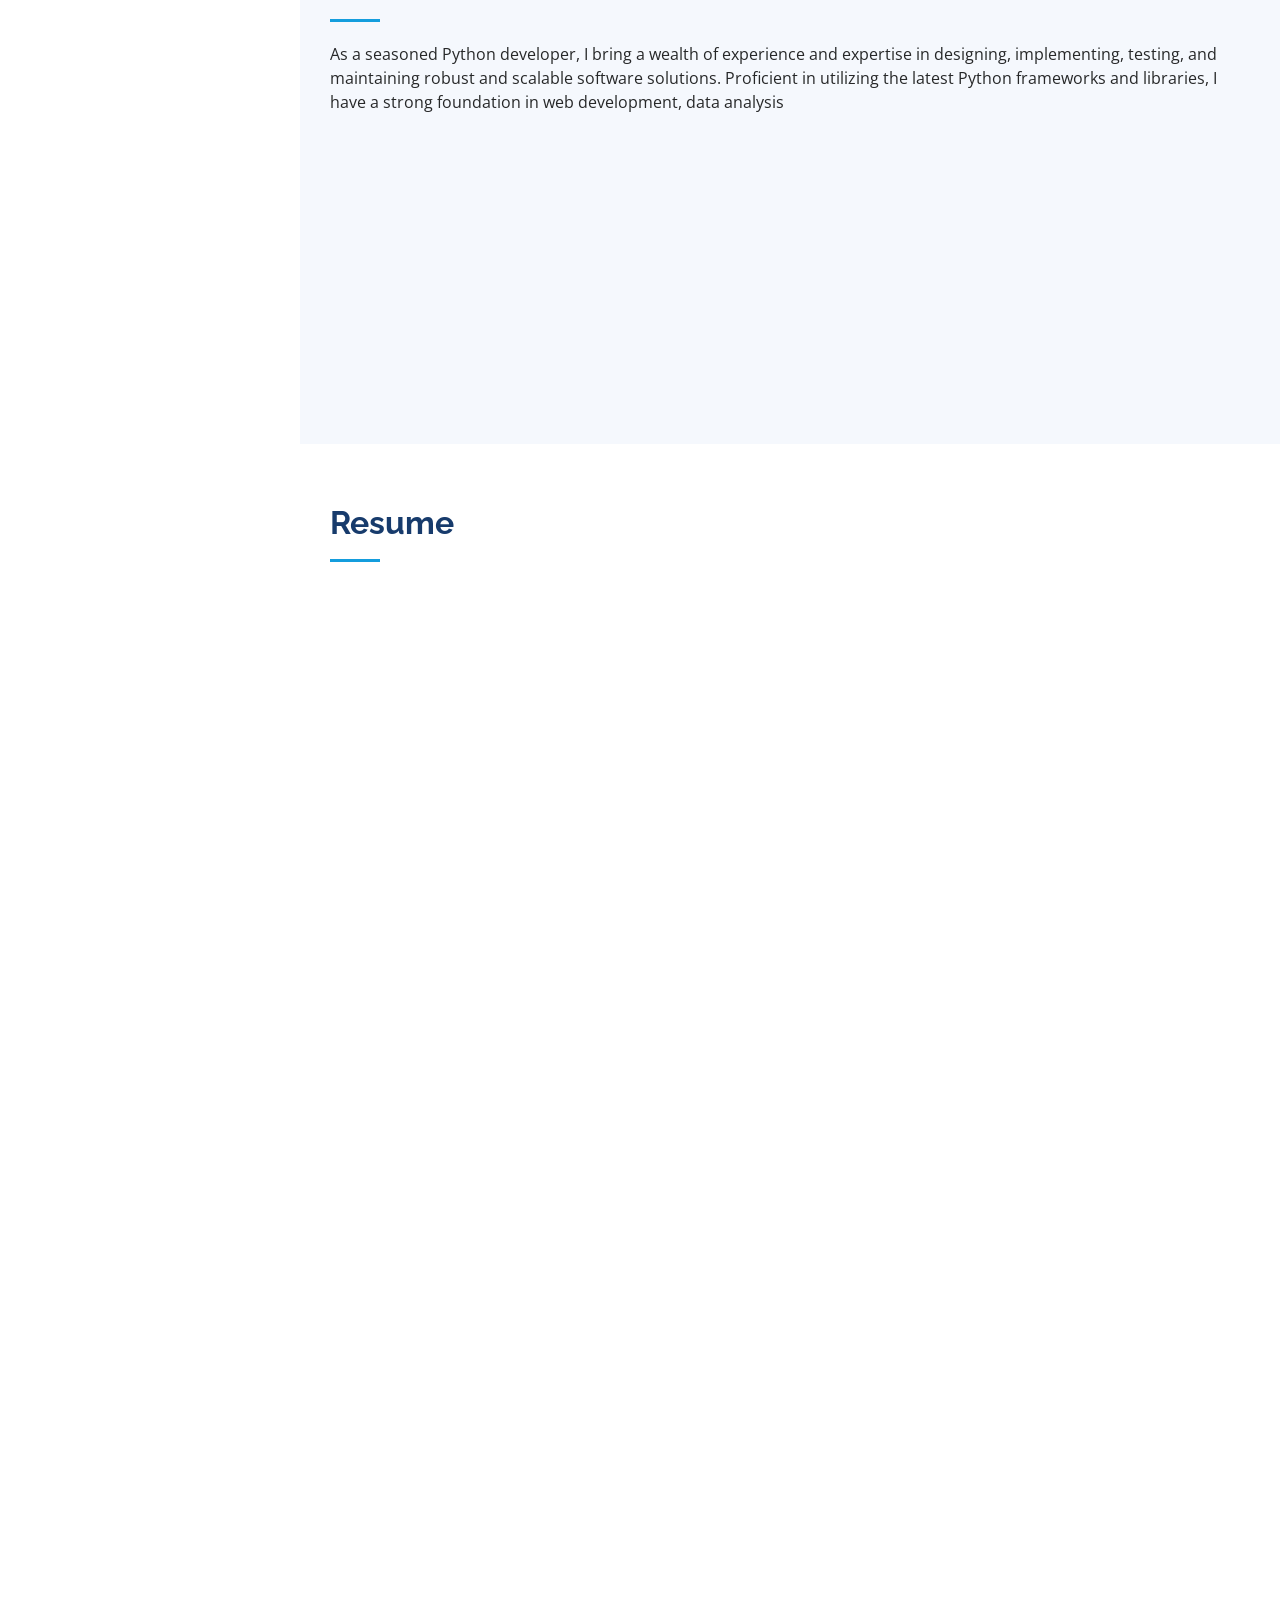
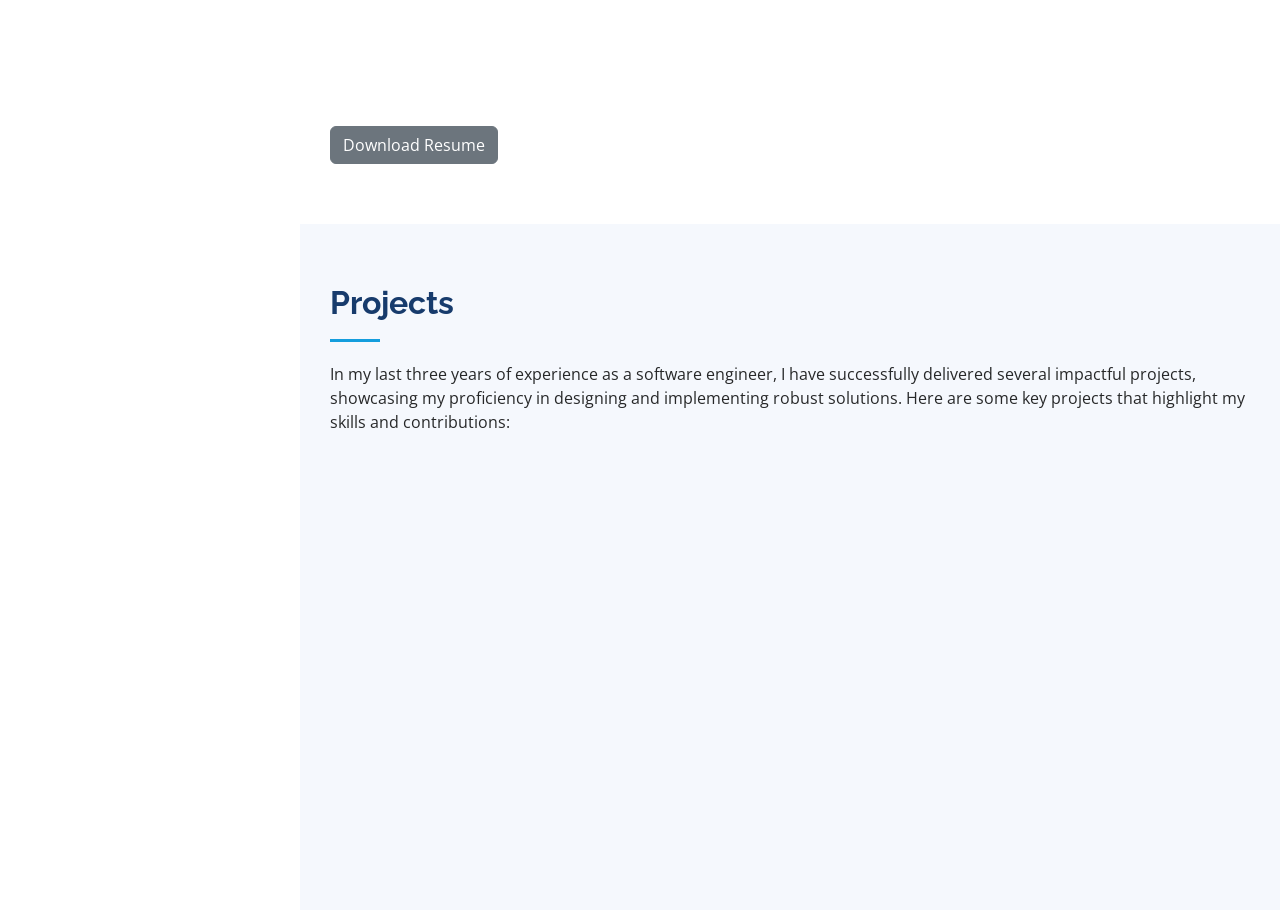
==== commit daf2326e: "Update index.html" ====
--- a/index.html
+++ b/index.html
@@ -77,7 +77,7 @@
 
         <div class="row">
           <div class="col-lg-4" data-aos="fade-right">
-            <img src="assets/img/anivesh1.jpeg" class="img-fluid" alt="">
+            <img src="assets/img/anivesh.jpeg" class="img-fluid" alt="">
           </div>
           <div class="col-lg-8 pt-4 pt-lg-0 content" data-aos="fade-left">
             <h3>( Django, DRF, FastAPI ) Python Developer.</h3><br>
@@ -383,4 +383,4 @@
 
 </body>
 
-</html>+</html>
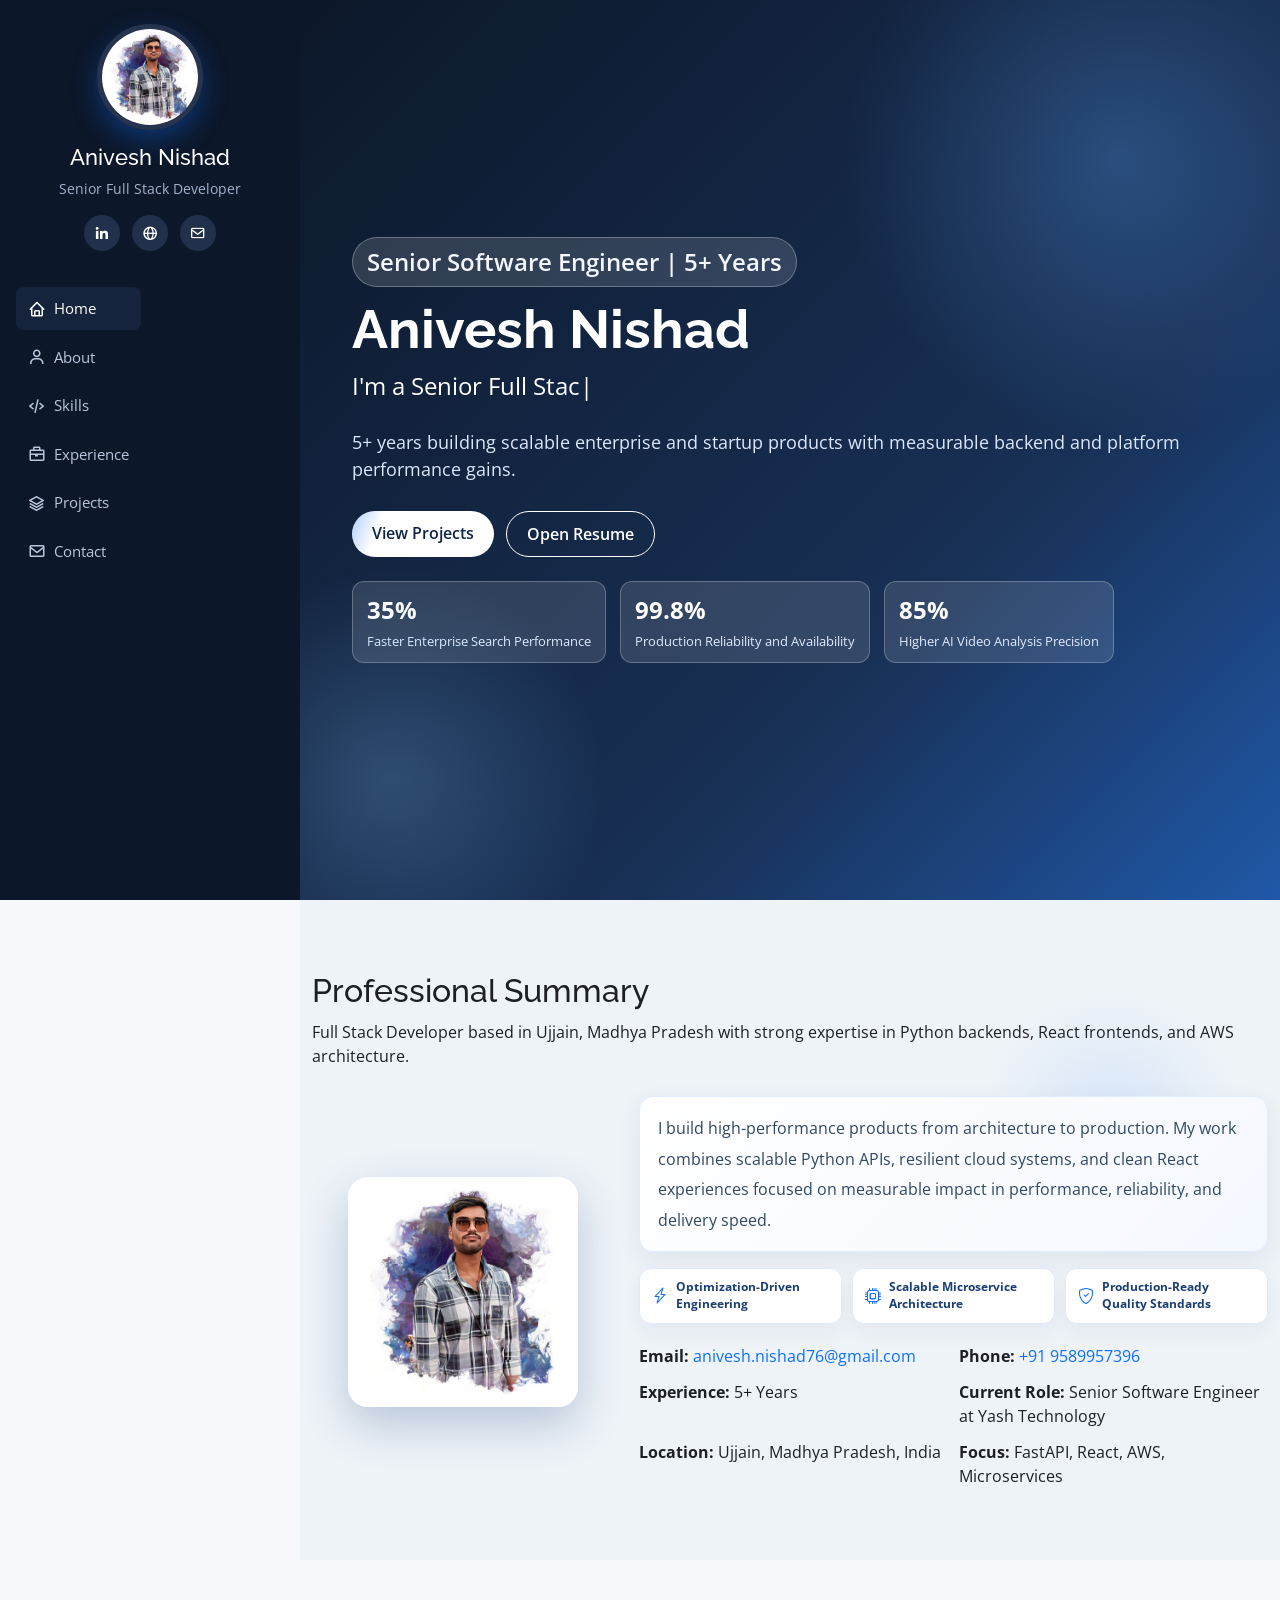
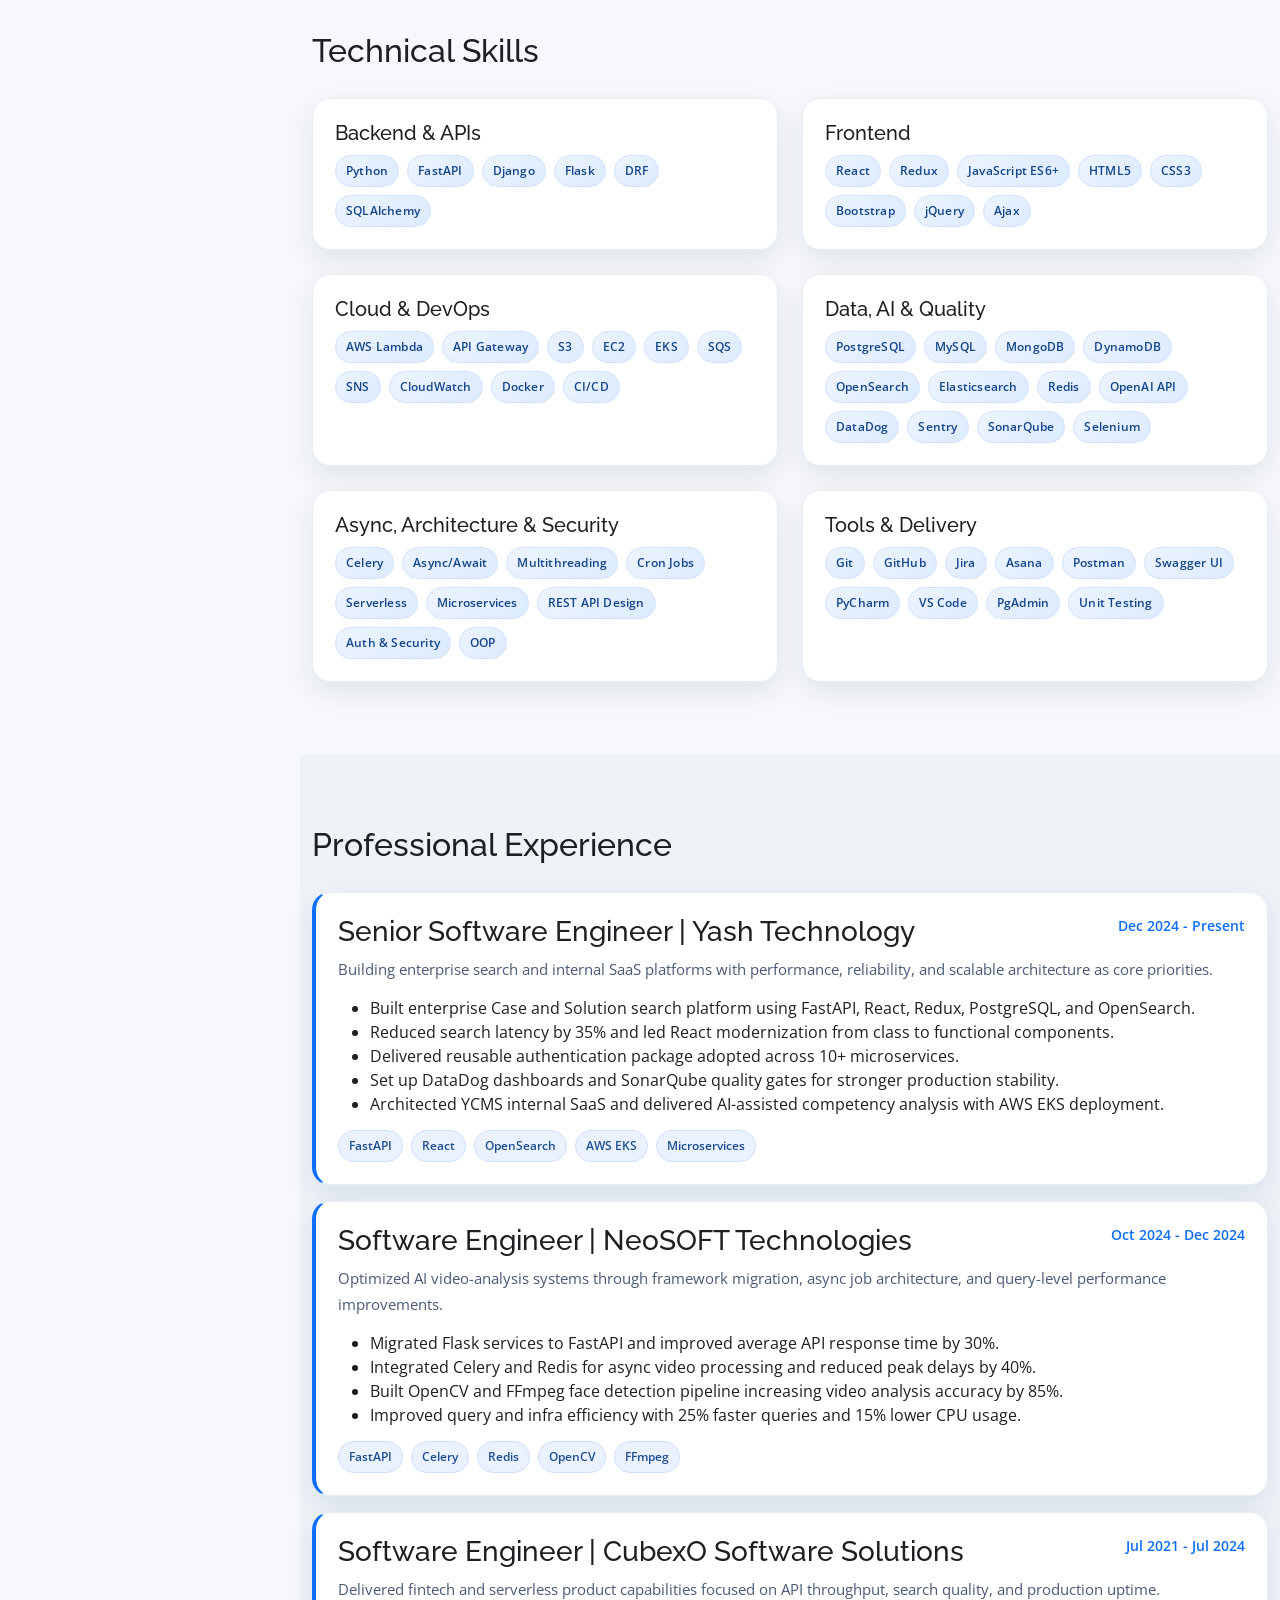
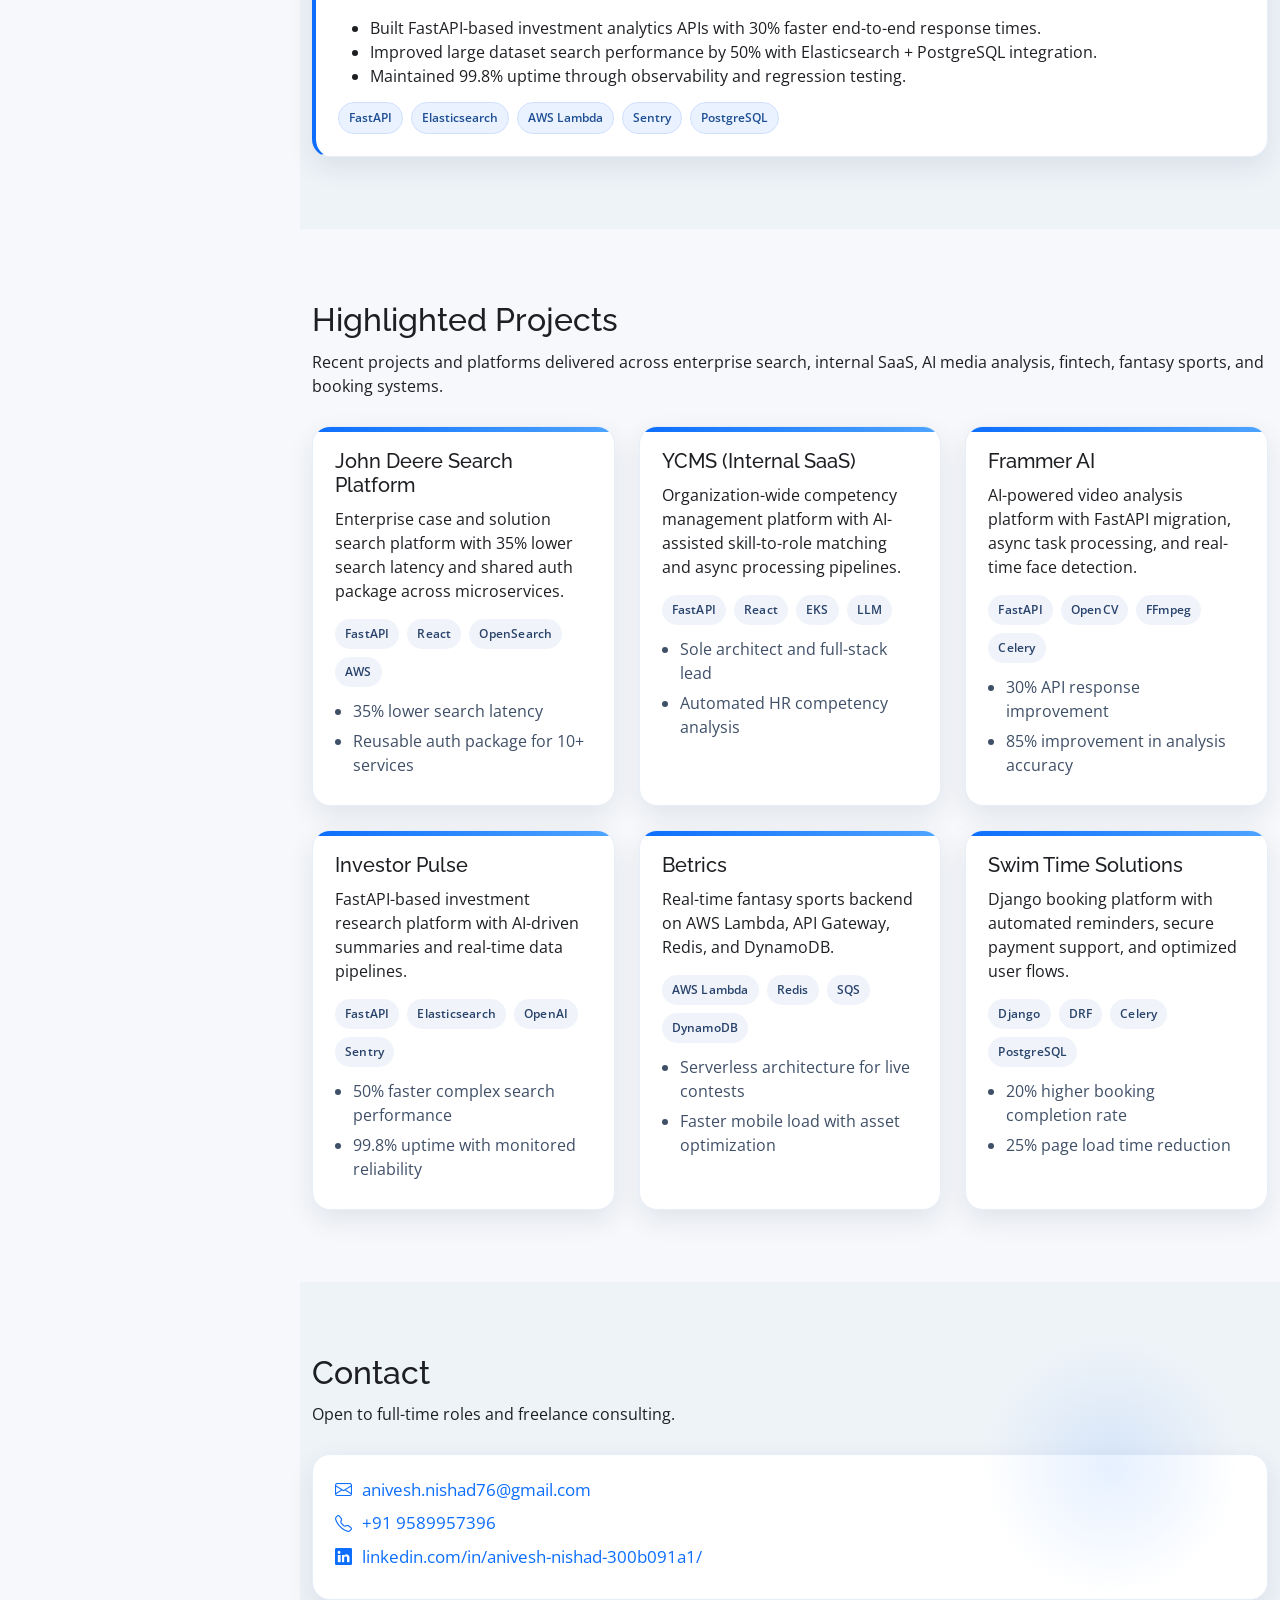
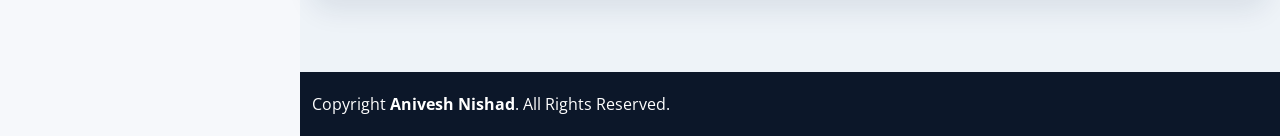
==== commit 181ebae0: "updated design" ====
--- a/index.html
+++ b/index.html
@@ -1,47 +1,32 @@
 <!DOCTYPE html>
 <html lang="en">
-
 <head>
   <meta charset="utf-8">
   <meta content="width=device-width, initial-scale=1.0" name="viewport">
-
-  <title>Anivesh Nishad</title>
-  <meta content="" name="description">
-  <meta content="" name="keywords">
-
-  <!-- Favicons -->
+  <title>Anivesh Nishad | Senior Full Stack Developer</title>
+  <meta content="Portfolio of Anivesh Nishad, Senior Full Stack Developer with 5+ years of experience in FastAPI, React, AWS, and scalable microservices." name="description">
+  <meta content="Anivesh Nishad, Full Stack Developer, FastAPI, React, AWS, Python" name="keywords">
   <link href="assets/img/favicon.jpeg" rel="icon">
-  <link href="assets/img/apple-touch-icon.png" rel="apple-touch-icon">
-
-  <!-- Google Fonts -->
-  <link href="https://fonts.googleapis.com/css?family=Open+Sans:300,300i,400,400i,600,600i,700,700i|Raleway:300,300i,400,400i,500,500i,600,600i,700,700i|Poppins:300,300i,400,400i,500,500i,600,600i,700,700i" rel="stylesheet">
-
+  <link href="https://fonts.googleapis.com/css?family=Open+Sans:300,400,600,700|Raleway:400,600,700|Poppins:400,500,600,700" rel="stylesheet">
   <link href="assets/vendor/aos/aos.css" rel="stylesheet">
   <link href="assets/vendor/bootstrap/css/bootstrap.min.css" rel="stylesheet">
   <link href="assets/vendor/bootstrap-icons/bootstrap-icons.css" rel="stylesheet">
   <link href="assets/vendor/boxicons/css/boxicons.min.css" rel="stylesheet">
-  <link href="assets/vendor/glightbox/css/glightbox.min.css" rel="stylesheet">
-  <link href="assets/vendor/swiper/swiper-bundle.min.css" rel="stylesheet">
   <link href="assets/css/style.css" rel="stylesheet">
-
 </head>
 <body>
-
-  <!-- ======= Mobile nav toggle button ======= -->
   <i class="bi bi-list mobile-nav-toggle d-xl-none"></i>
 
-  <!-- ======= Header ======= -->
   <header id="header">
     <div class="d-flex flex-column">
-
       <div class="profile">
-        <img src="assets/img/anivesh.jpeg" alt="" class="img-fluid rounded-circle">
+        <img src="assets/img/anivesh.jpeg" alt="Anivesh Nishad profile" class="img-fluid rounded-circle">
         <h1 class="text-light"><a href="index.html">Anivesh Nishad</a></h1>
+        <p class="profile-role">Senior Full Stack Developer</p>
         <div class="social-links mt-3 text-center">
-          <a href="https://www.hackerrank.com/profile/anivesh_nishad76" class="twitter" target="_blank"><i class=""></i>H</a>
-          <a href="https://www.facebook.com/anivesh.nisha" class="facebook" target="_blank"><i class="bx bxl-facebook"></i></a>
-          <a href="https://www.instagram.com/anivesh_nishad/" class="instagram" target="_blank"><i class="bx bxl-instagram"></i></a>
-          <a href="https://www.linkedin.com/in/anivesh-nishad-300b091a1/" class="linkedin" target="_blank"><i class="bx bxl-linkedin"></i></a>
+          <a href="https://www.linkedin.com/in/anivesh-nishad-300b091a1/" target="_blank" title="LinkedIn"><i class="bx bxl-linkedin"></i></a>
+          <a href="https://aniveshnishad76.github.io/anivesh_nishad/" target="_blank" title="Portfolio"><i class="bx bx-globe"></i></a>
+          <a href="mailto:anivesh.nishad76@gmail.com" title="Email"><i class="bx bx-envelope"></i></a>
         </div>
       </div>
 
@@ -49,338 +34,298 @@
         <ul>
           <li><a href="#hero" class="nav-link scrollto active"><i class="bx bx-home"></i> <span>Home</span></a></li>
           <li><a href="#about" class="nav-link scrollto"><i class="bx bx-user"></i> <span>About</span></a></li>
-          <li><a href="#resume" class="nav-link scrollto"><i class="bx bx-file-blank"></i> <span>Resume</span></a></li>
-          <li><a href="#portfolio" class="nav-link scrollto"><i class="bx bx-book-content"></i> <span>Projects</span></a></li>
+          <li><a href="#skills" class="nav-link scrollto"><i class="bx bx-code-alt"></i> <span>Skills</span></a></li>
+          <li><a href="#experience" class="nav-link scrollto"><i class="bx bx-briefcase"></i> <span>Experience</span></a></li>
+          <li><a href="#projects" class="nav-link scrollto"><i class="bx bx-layer"></i> <span>Projects</span></a></li>
+          <li><a href="#contact" class="nav-link scrollto"><i class="bx bx-envelope"></i> <span>Contact</span></a></li>
         </ul>
-      </nav><!-- .nav-menu -->
+      </nav>
     </div>
-  </header><!-- End Header -->
-
-  <!-- ======= Hero Section ======= -->
-  <section id="hero" class="d-flex flex-column justify-content-center align-items-center">
-    <div class="hero-container" data-aos="fade-in">
-      <h1><span style="color:yellow;">A</span>nivesh <span style="color:yellow;">N</span>ishad</h1>
-      <p>I'm part-time and full-time <span class="typed" data-typed-items="Python Developer, Freelancer, Software Engineer"></span></p>
+  </header>
+
+  <section id="hero" class="d-flex align-items-center">
+      <div class="hero-container container" data-aos="fade-up">
+        <p class="eyebrow">Senior Software Engineer | 5+ Years</p>
+      <h1>Anivesh Nishad</h1>
+      <p class="typed-line">I'm a <span class="typed" data-typed-items="Senior Full Stack Developer, FastAPI and Django Specialist, React Engineer, AWS Microservices Builder"></span></p>
+      <p class="hero-summary">5+ years building scalable enterprise and startup products with measurable backend and platform performance gains.</p>
+        <div class="hero-actions">
+        <a href="#projects" class="btn-main">View Projects</a>
+        <a href="Anivesh_Nishad_5+.pdf" class="btn-outline-main" target="_blank">Open Resume</a>
+      </div>
+        <div class="hero-stats">
+          <div><strong>35%</strong><span>Faster Enterprise Search Performance</span></div>
+          <div><strong>99.8%</strong><span>Production Reliability and Availability</span></div>
+          <div><strong>85%</strong><span>Higher AI Video Analysis Precision</span></div>
+        </div>
     </div>
-  </section><!-- End Hero -->
+  </section>
 
   <main id="main">
-
-    <!-- ======= About Section ======= -->
-    <section id="about" class="about">
-      <div class="container">
-
-        <div class="section-title">
-          <h2>About</h2>
-          <p>Over 3+ year of experience as a python software engineer. Excellent working experience in web development, REST API, HTML/CSS and services of AWS. Good debugging, problem solving, optimisation and testing skills.</p>
-        </div>
-
-        <div class="row">
-          <div class="col-lg-4" data-aos="fade-right">
-            <img src="assets/img/anivesh.jpeg" class="img-fluid" alt="">
-          </div>
-          <div class="col-lg-8 pt-4 pt-lg-0 content" data-aos="fade-left">
-            <h3>( Django, DRF, FastAPI ) Python Developer.</h3><br>
-            <p class="fst-italic">
-              I was born in Gorakhpur, Uttar Pradesh, but I have been living in Ujjain, Madhya Pradesh, for the past 20 years, and my basic information is centered here.
-            </p>
-            <div class="row">
-              <div class="col-lg-6">
-                <ul>
-                  <li><i class="bi bi-chevron-right"></i> <strong>Birthday:</strong> <span>13 Aug 2000</span></li>
-                  <li><i class="bi bi-chevron-right"></i> <strong>LinkedIn:</strong> <span><a href="https://www.linkedin.com/in/anivesh-nishad-300b091a1/" target="_blank">anivesh-nishad-300b091a1</a></span></li>
-                  <li><i class="bi bi-chevron-right"></i> <strong>Phone:</strong> <span>+91 9589957396</span></li>
-                  <li><i class="bi bi-chevron-right"></i> <strong>City:</strong> <span>Ujjain, Madhya Pradesh, India</span></li>
-                </ul>
-              </div>
-              <div class="col-lg-6">
-                <ul>
-                  <li><i class="bi bi-chevron-right"></i> <strong>Age:</strong> <span>24</span></li>
-                  <li><i class="bi bi-chevron-right"></i> <strong>Degree:</strong> <span>B. Tech</span></li>
-                  <li><i class="bi bi-chevron-right"></i> <strong>Email:</strong> <span><a href="mailto:anivesh.nishad76@gmail.com" target="_blank">anivesh.nishad76@gmail.com</a></span></li>
-                  <li><i class="bi bi-chevron-right"></i> <strong>Freelance:</strong> <span>Available</span></li>
-                </ul>
-              </div>
-
-            </div>
-
-          </div>
-        </div>
-
-      </div>
-    </section><!-- End About Section -->
-
-    <!-- ======= Facts Section ======= -->
-
-    <!-- ======= Skills Section ======= -->
-    <section id="skills" class="skills section-bg">
-      <div class="container">
-
-        <div class="section-title">
-          <h2>Skills</h2>
-          <p>As a seasoned Python developer, I bring a wealth of experience and expertise in designing, implementing, testing, and maintaining robust and scalable software solutions. Proficient in utilizing the latest Python frameworks and libraries, I have a strong foundation in web development, data analysis</p>
-        </div>
-
-        <div class="row skills-content">
-
-          <div class="col-lg-6" data-aos="fade-up">
-
-            <div class="progress">
-              <span class="skill">Python <i class="val">90%</i></span>
-              <div class="progress-bar-wrap">
-                <div class="progress-bar" role="progressbar" aria-valuenow="90" aria-valuemin="0" aria-valuemax="100"></div>
-              </div>
-            </div>
-
-            <div class="progress">
-              <span class="skill">Django <i class="val">80%</i></span>
-              <div class="progress-bar-wrap">
-                <div class="progress-bar" role="progressbar" aria-valuenow="80" aria-valuemin="0" aria-valuemax="100"></div>
-              </div>
-            </div>
-
-            <div class="progress">
-              <span class="skill">FastAPI <i class="val">95%</i></span>
-              <div class="progress-bar-wrap">
-                <div class="progress-bar" role="progressbar" aria-valuenow="95" aria-valuemin="0" aria-valuemax="100"></div>
-              </div>
-            </div>
-
-            <div class="progress">
-              <span class="skill">Redis & Celery<i class="val">75%</i></span>
-              <div class="progress-bar-wrap">
-                <div class="progress-bar" role="progressbar" aria-valuenow="75" aria-valuemin="0" aria-valuemax="100"></div>
-              </div>
-            </div>
-
-          </div>
-
-          <div class="col-lg-6" data-aos="fade-up" data-aos-delay="100">
-
-            <div class="progress">
-              <span class="skill">Databases<i class="val">70%</i></span>
-              <div class="progress-bar-wrap">
-                <div class="progress-bar" role="progressbar" aria-valuenow="70" aria-valuemin="0" aria-valuemax="100"></div>
-              </div>
-            </div>
-
-            <div class="progress">
-              <span class="skill">Cloud Services <i class="val">60%</i></span>
-              <div class="progress-bar-wrap">
-                <div class="progress-bar" role="progressbar" aria-valuenow="60" aria-valuemin="0" aria-valuemax="100"></div>
-              </div>
-            </div>
-
-            <div class="progress">
-              <span class="skill">Basic Frontend (HTML, CSS, JavaScript, JQuery)<i class="val">55%</i></span>
-              <div class="progress-bar-wrap">
-                <div class="progress-bar" role="progressbar" aria-valuenow="55" aria-valuemin="0" aria-valuemax="100"></div>
-              </div>
-            </div>
-
-            <div class="progress">
-              <span class="skill">TOOLS/VERSION CONTROL<i class="val">80%</i></span>
-              <div class="progress-bar-wrap">
-                <div class="progress-bar" role="progressbar" aria-valuenow="80" aria-valuemin="0" aria-valuemax="100"></div>
-              </div>
-            </div>
-
-          </div>
-
-        </div>
-
-      </div>
-    </section><!-- End Skills Section -->
-
-    <!-- ======= Resume Section ======= -->
-    <section id="resume" class="resume">
-      <div class="container">
-
-        <div class="section-title">
-          <h2>Resume</h2>
-          </div>
-
-        <div class="row">
-          <div class="col-lg-6" data-aos="fade-up">
-            <h3 class="resume-title">Sumary</h3>
-            <div class="resume-item pb-0">
-              <h4>Anivesh Nishad</h4>
-              <p><em>Over 3+ year of experience as a python software engineer. Excellent workingexperience in web development, REST API, HTML/CSS and services of AWS. Gooddebugging, problem solving, optimisation and testing skills.</em></p>
-              <ul>
-                <li>Ujjain, Madhya Pradesh</li>
-                <li>+91 9589957396</li>
-                <li>anivesh.nishad76@gmail.com</li>
-              </ul>
-            </div>
-
-            <h3 class="resume-title">Education</h3>
-            <div class="resume-item">
-              <h4>B Tech (Computer Science Engineer)</h4>
-              <h5>2017 - 2021</h5>
-              <p><em>Alpine Institute of Technology, Ujjain</em></p>
-            </div>
-            <div class="resume-item">
-              <h4>HIGHER SECONDARY</h4>
-              <h5>2016 - 2017</h5>
-              <p><em>Jaal Sewa Niketan, Ujjain</em></p>
-            </div>
-            <h3 class="resume-title">Achievements & Certificate</h3>
-            <div class="resume-item">
-              <h4>Python Basic and Problem Solving</h4>
-              <h5>2022 - 2023</h5>
-              <p><em>HackerRank Certificate</em> <a href="https://www.hackerrank.com/certificates/92fd577c5d66" target="_blank">View</a></p>
-            </div>
-            <div class="resume-item">
-              <h4>Java Basic</h4>
-              <h5>2020 - 2021</h5>
-              <p><em>Manal Softech</em></p>
-            </div>
-          </div>
-          <div class="col-lg-6" data-aos="fade-up" data-aos-delay="100">
-            <h3 class="resume-title">Professional Experience</h3>
-            <div class="resume-item">
-              <h4>Software Engineer</h4>
-              <h5>2022 - Present</h5>
-              <p><em>CubexO Software Solution, Indore</em></p>
-              <ul>
-                <li>Design and develop RESTful web services and APIs.</li>
-                <li>Integrate APIs with other systems and databases.</li>
-                <li>Test and debug APIs.</li>
-                <li>Integrate Elasticsearch with other data sources like relational databases and other web services.</li>
-                <li>Monitor and optimize search performance.</li>
-                <li>Develop, maintain and monitor tasks and schedule using celery.</li>
-                <li>Troubleshoot, debug and optimize code related to tasks.</li>
-                <li>Design and develop database structure and schemas.</li>
-                <li>Integrate data from multiple sources.</li>
-                <li>Optimize and maintain database performance.</li>
-                <li>Troubleshoot and debug data related issues</li>
-
-              </ul>
-            </div>
-            <div class="resume-item">
-              <h4>Associate Software Engineer</h4>
-              <h5>2021 - 2022</h5>
-              <p><em>CubexO Software Solution, Indore</em></p>
-              <ul>
-                <li>Develop APIs with the combination of Lambda and API Gateway</li>
-                <li>Implementing lambda to store data in S3 Bucket</li>
-                <li>Integrate redis for fast response</li>
-                <li>Troubleshoot, debug and optimize code related to lambda.</li>
-                <li>Scheduling the lambda with cronjob to expire subscription.</li>
-                <li>Writing script to reduce the size of images and documents.</li>
-                <li>Testing and debugging code with cloud watch.</li>
-              </ul>
-            </div>
-          </div>
-        </div>
-        <a class="btn btn-secondary" href="https://drive.google.com/u/0/uc?id=1O0CyxuS_I_BCL8zHyFv5yym9w42oW3tz&export=download">Download Resume</a>
-      </div>
-    </section><!-- End Resume Section -->
-
-    <!-- ======= Portfolio Section ======= -->
-    <section id="portfolio" class="portfolio section-bg">
-      <div class="container">
-
-        <div class="section-title">
-          <h2>Projects</h2>
-          <p>In my last three years of experience as a software engineer, I have successfully delivered several impactful projects, showcasing my proficiency in designing and implementing robust solutions. Here are some key projects that highlight my skills and contributions:</p>
-        </div>
-
-        <div class="row portfolio-container" data-aos="fade-up" data-aos-delay="100">
-          <div class="col-lg-4 col-md-6 portfolio-item filter-app">
-            <div class="portfolio-wrap">
-              <img src="assets/img/peak-xv-image.jpeg" class="img-fluid" alt="">
-              <div class="portfolio-links">
-                <a href="assets/img/peak-xv-image.jpeg" data-gallery="portfolioGallery" class="portfolio-lightbox" title="Peak XV"><i class="bx bx-plus"></i></a>
-                <a href="portfolio-details.html" title="More Details"><i class="bx bx-link"></i></a>
-              </div>
-            </div>
-            <br>
-            <div class="portfolio-info">
-              <h4>Project information:</h4>
-              <ul>
-                <li><strong>Category</strong>: Web and App</li>
-                <li><strong>Client</strong>: India SEA Company</li>
-                <li><strong>Project date</strong>: 09 Sept, 2022</li>
-                <li><strong>Project URL</strong>: <a href="#">Confidential</a></li>
-              </ul>
-            </div>
-          </div>
-
-          <div class="col-lg-4 col-md-6 portfolio-item filter-web">
-            <div class="portfolio-wrap">
-              <img src="assets/img/batrics.jpg" class="img-fluid" alt="">
-              <div class="portfolio-links">
-                <a href="assets/img/batrics.jpg" data-gallery="portfolioGallery" class="portfolio-lightbox" title="Betrics Fantasy APP"><i class="bx bx-plus"></i></a>
-                <a href="batrics-details.html" title="More Details"><i class="bx bx-link"></i></a>
-              </div>
-            </div>
-            <br>
-            <div class="portfolio-info">
-              <h4>Project information:</h4>
-              <ul>
-                <li><strong>Category</strong>: App</li>
-                <li><strong>Client</strong>: US Company</li>
-                <li><strong>Project date</strong>: 01 Jan, 2022</li>
-                <li><strong>Project URL</strong>: <a href="https://www.betrics.io/" target="_blank">betrics.io</a></li>
-              </ul>
-            </div>
-          </div>
-
-          <div class="col-lg-4 col-md-6 portfolio-item filter-app">
-            <div class="portfolio-wrap">
-              <img src="assets/img/swim.png" class="img-fluid" alt="">
-              <div class="portfolio-links">
-                <a href="assets/img/swim.png" data-gallery="portfolioGallery" class="portfolio-lightbox" title="Swim Time Solution"><i class="bx bx-plus"></i></a>
-                <a href="swim-details.html" title="More Details"><i class="bx bx-link"></i></a>
-              </div>
-            </div>
-            <br>
-            <div class="portfolio-info">
-              <h4>Project information:</h4>
-              <ul>
-                <li><strong>Category</strong>: Website</li>
-                <li><strong>Client</strong>: South Africa Company</li>
-                <li><strong>Project date</strong>: 01 June, 2021</li>
-                <li><strong>Project URL</strong>: <a href="https://swimtimesolutions.com/" target="_blank">Swim Time Solution</a></li>
-              </ul>
-            </div>
-          </div>
-
-        </div>
-
-      </div>
-    </section><!-- End Portfolio Section -->
-
-    <!-- ======= Services Section ======= -->
-
-    <!-- ======= Testimonials Section ======= -->
-
-    <!-- ======= Contact Section ======= -->
-
-  </main><!-- End #main -->
-
-  <!-- ======= Footer ======= -->
+    <section id="about" class="about section-bg">
+      <div class="container" data-aos="fade-up">
+        <div class="section-title">
+          <h2>Professional Summary</h2>
+          <p>Full Stack Developer based in Ujjain, Madhya Pradesh with strong expertise in Python backends, React frontends, and AWS architecture.</p>
+        </div>
+        <div class="row g-4 align-items-center">
+          <div class="col-lg-4 text-center">
+            <div class="profile-photo-wrap">
+              <img src="assets/img/anivesh.jpeg" class="img-fluid profile-large" alt="Anivesh Nishad">
+            </div>
+          </div>
+          <div class="col-lg-8">
+            <div class="summary-panel">
+              <p class="summary-lead">
+                I build high-performance products from architecture to production. My work combines scalable Python APIs, resilient cloud systems,
+                and clean React experiences focused on measurable impact in performance, reliability, and delivery speed.
+              </p>
+              <div class="summary-highlights">
+                <div>
+                  <i class="bi bi-lightning-charge"></i>
+                  <span>Optimization-Driven Engineering</span>
+                </div>
+                <div>
+                  <i class="bi bi-cpu"></i>
+                  <span>Scalable Microservice Architecture</span>
+                </div>
+                <div>
+                  <i class="bi bi-shield-check"></i>
+                  <span>Production-Ready Quality Standards</span>
+                </div>
+              </div>
+            </div>
+            <div class="info-grid">
+              <div><strong>Email:</strong> <a href="mailto:anivesh.nishad76@gmail.com">anivesh.nishad76@gmail.com</a></div>
+              <div><strong>Phone:</strong> <a href="tel:+919589957396">+91 9589957396</a></div>
+              <div><strong>Experience:</strong> 5+ Years</div>
+              <div><strong>Current Role:</strong> Senior Software Engineer at Yash Technology</div>
+              <div><strong>Location:</strong> Ujjain, Madhya Pradesh, India</div>
+              <div><strong>Focus:</strong> FastAPI, React, AWS, Microservices</div>
+            </div>
+          </div>
+        </div>
+      </div>
+    </section>
+
+    <section id="skills" class="skills">
+      <div class="container" data-aos="fade-up">
+        <div class="section-title">
+          <h2>Technical Skills</h2>
+        </div>
+        <div class="row g-4">
+          <div class="col-lg-6">
+            <div class="skill-card">
+              <h3>Backend & APIs</h3>
+              <div class="skill-tags">
+                <span>Python</span><span>FastAPI</span><span>Django</span><span>Flask</span><span>DRF</span><span>SQLAlchemy</span>
+              </div>
+            </div>
+          </div>
+          <div class="col-lg-6">
+            <div class="skill-card">
+              <h3>Frontend</h3>
+              <div class="skill-tags">
+                <span>React</span><span>Redux</span><span>JavaScript ES6+</span><span>HTML5</span><span>CSS3</span><span>Bootstrap</span><span>jQuery</span><span>Ajax</span>
+              </div>
+            </div>
+          </div>
+          <div class="col-lg-6">
+            <div class="skill-card">
+              <h3>Cloud & DevOps</h3>
+              <div class="skill-tags">
+                <span>AWS Lambda</span><span>API Gateway</span><span>S3</span><span>EC2</span><span>EKS</span><span>SQS</span><span>SNS</span><span>CloudWatch</span><span>Docker</span><span>CI/CD</span>
+              </div>
+            </div>
+          </div>
+          <div class="col-lg-6">
+            <div class="skill-card">
+              <h3>Data, AI & Quality</h3>
+              <div class="skill-tags">
+                <span>PostgreSQL</span><span>MySQL</span><span>MongoDB</span><span>DynamoDB</span><span>OpenSearch</span><span>Elasticsearch</span><span>Redis</span><span>OpenAI API</span><span>DataDog</span><span>Sentry</span><span>SonarQube</span><span>Selenium</span>
+              </div>
+            </div>
+          </div>
+          <div class="col-lg-6">
+            <div class="skill-card">
+              <h3>Async, Architecture & Security</h3>
+              <div class="skill-tags">
+                <span>Celery</span><span>Async/Await</span><span>Multithreading</span><span>Cron Jobs</span><span>Serverless</span><span>Microservices</span><span>REST API Design</span><span>Auth & Security</span><span>OOP</span>
+              </div>
+            </div>
+          </div>
+          <div class="col-lg-6">
+            <div class="skill-card">
+              <h3>Tools & Delivery</h3>
+              <div class="skill-tags">
+                <span>Git</span><span>GitHub</span><span>Jira</span><span>Asana</span><span>Postman</span><span>Swagger UI</span><span>PyCharm</span><span>VS Code</span><span>PgAdmin</span><span>Unit Testing</span>
+              </div>
+            </div>
+          </div>
+        </div>
+      </div>
+    </section>
+
+    <section id="experience" class="resume section-bg">
+      <div class="container" data-aos="fade-up">
+        <div class="section-title">
+          <h2>Professional Experience</h2>
+        </div>
+        <div class="resume-item experience-card">
+          <div class="experience-head">
+            <h3>Senior Software Engineer | Yash Technology</h3>
+            <span>Dec 2024 - Present</span>
+          </div>
+          <p class="experience-summary">Building enterprise search and internal SaaS platforms with performance, reliability, and scalable architecture as core priorities.</p>
+          <ul>
+            <li>Built enterprise Case and Solution search platform using FastAPI, React, Redux, PostgreSQL, and OpenSearch.</li>
+            <li>Reduced search latency by 35% and led React modernization from class to functional components.</li>
+            <li>Delivered reusable authentication package adopted across 10+ microservices.</li>
+            <li>Set up DataDog dashboards and SonarQube quality gates for stronger production stability.</li>
+            <li>Architected YCMS internal SaaS and delivered AI-assisted competency analysis with AWS EKS deployment.</li>
+          </ul>
+          <div class="experience-tags">
+            <span>FastAPI</span><span>React</span><span>OpenSearch</span><span>AWS EKS</span><span>Microservices</span>
+          </div>
+        </div>
+        <div class="resume-item experience-card">
+          <div class="experience-head">
+            <h3>Software Engineer | NeoSOFT Technologies</h3>
+            <span>Oct 2024 - Dec 2024</span>
+          </div>
+          <p class="experience-summary">Optimized AI video-analysis systems through framework migration, async job architecture, and query-level performance improvements.</p>
+          <ul>
+            <li>Migrated Flask services to FastAPI and improved average API response time by 30%.</li>
+            <li>Integrated Celery and Redis for async video processing and reduced peak delays by 40%.</li>
+            <li>Built OpenCV and FFmpeg face detection pipeline increasing video analysis accuracy by 85%.</li>
+            <li>Improved query and infra efficiency with 25% faster queries and 15% lower CPU usage.</li>
+          </ul>
+          <div class="experience-tags">
+            <span>FastAPI</span><span>Celery</span><span>Redis</span><span>OpenCV</span><span>FFmpeg</span>
+          </div>
+        </div>
+        <div class="resume-item experience-card">
+          <div class="experience-head">
+            <h3>Software Engineer | CubexO Software Solutions</h3>
+            <span>Jul 2021 - Jul 2024</span>
+          </div>
+          <p class="experience-summary">Delivered fintech and serverless product capabilities focused on API throughput, search quality, and production uptime.</p>
+          <ul>
+            <li>Built FastAPI-based investment analytics APIs with 30% faster end-to-end response times.</li>
+            <li>Improved large dataset search performance by 50% with Elasticsearch + PostgreSQL integration.</li>
+            <li>Maintained 99.8% uptime through observability and regression testing.</li>
+          </ul>
+          <div class="experience-tags">
+            <span>FastAPI</span><span>Elasticsearch</span><span>AWS Lambda</span><span>Sentry</span><span>PostgreSQL</span>
+          </div>
+        </div>
+      </div>
+    </section>
+
+    <section id="projects" class="portfolio">
+      <div class="container" data-aos="fade-up">
+        <div class="section-title">
+          <h2>Highlighted Projects</h2>
+          <p>Recent projects and platforms delivered across enterprise search, internal SaaS, AI media analysis, fintech, fantasy sports, and booking systems.</p>
+        </div>
+        <div class="row g-4">
+          <div class="col-lg-4 col-md-6">
+            <div class="project-card">
+              <h3>John Deere Search Platform</h3>
+              <p>Enterprise case and solution search platform with 35% lower search latency and shared auth package across microservices.</p>
+              <div class="project-tags"><span>FastAPI</span><span>React</span><span>OpenSearch</span><span>AWS</span></div>
+              <ul class="project-points">
+                <li>35% lower search latency</li>
+                <li>Reusable auth package for 10+ services</li>
+              </ul>
+            </div>
+          </div>
+          <div class="col-lg-4 col-md-6">
+            <div class="project-card">
+              <h3>YCMS (Internal SaaS)</h3>
+              <p>Organization-wide competency management platform with AI-assisted skill-to-role matching and async processing pipelines.</p>
+              <div class="project-tags"><span>FastAPI</span><span>React</span><span>EKS</span><span>LLM</span></div>
+              <ul class="project-points">
+                <li>Sole architect and full-stack lead</li>
+                <li>Automated HR competency analysis</li>
+              </ul>
+            </div>
+          </div>
+          <div class="col-lg-4 col-md-6">
+            <div class="project-card">
+              <h3>Frammer AI</h3>
+              <p>AI-powered video analysis platform with FastAPI migration, async task processing, and real-time face detection.</p>
+              <div class="project-tags"><span>FastAPI</span><span>OpenCV</span><span>FFmpeg</span><span>Celery</span></div>
+              <ul class="project-points">
+                <li>30% API response improvement</li>
+                <li>85% improvement in analysis accuracy</li>
+              </ul>
+            </div>
+          </div>
+          <div class="col-lg-4 col-md-6">
+            <div class="project-card">
+              <h3>Investor Pulse</h3>
+              <p>FastAPI-based investment research platform with AI-driven summaries and real-time data pipelines.</p>
+              <div class="project-tags"><span>FastAPI</span><span>Elasticsearch</span><span>OpenAI</span><span>Sentry</span></div>
+              <ul class="project-points">
+                <li>50% faster complex search performance</li>
+                <li>99.8% uptime with monitored reliability</li>
+              </ul>
+            </div>
+          </div>
+          <div class="col-lg-4 col-md-6">
+            <div class="project-card">
+              <h3>Betrics</h3>
+              <p>Real-time fantasy sports backend on AWS Lambda, API Gateway, Redis, and DynamoDB.</p>
+              <div class="project-tags"><span>AWS Lambda</span><span>Redis</span><span>SQS</span><span>DynamoDB</span></div>
+              <ul class="project-points">
+                <li>Serverless architecture for live contests</li>
+                <li>Faster mobile load with asset optimization</li>
+              </ul>
+            </div>
+          </div>
+          <div class="col-lg-4 col-md-6">
+            <div class="project-card">
+              <h3>Swim Time Solutions</h3>
+              <p>Django booking platform with automated reminders, secure payment support, and optimized user flows.</p>
+              <div class="project-tags"><span>Django</span><span>DRF</span><span>Celery</span><span>PostgreSQL</span></div>
+              <ul class="project-points">
+                <li>20% higher booking completion rate</li>
+                <li>25% page load time reduction</li>
+              </ul>
+            </div>
+          </div>
+        </div>
+      </div>
+    </section>
+
+    <section id="contact" class="contact section-bg">
+      <div class="container" data-aos="fade-up">
+        <div class="section-title">
+          <h2>Contact</h2>
+          <p>Open to full-time roles and freelance consulting.</p>
+        </div>
+        <div class="contact-box">
+          <p><i class="bi bi-envelope"></i> <a href="mailto:anivesh.nishad76@gmail.com">anivesh.nishad76@gmail.com</a></p>
+          <p><i class="bi bi-telephone"></i> <a href="tel:+919589957396">+91 9589957396</a></p>
+          <p><i class="bi bi-linkedin"></i> <a href="https://www.linkedin.com/in/anivesh-nishad-300b091a1/" target="_blank">linkedin.com/in/anivesh-nishad-300b091a1/</a></p>
+        </div>
+      </div>
+    </section>
+  </main>
+
   <footer id="footer">
-
-  </footer><!-- End  Footer -->
+    <div class="container">
+      <div class="copyright">
+        Copyright <strong><span>Anivesh Nishad</span></strong>. All Rights Reserved.
+      </div>
+    </div>
+  </footer>
 
   <a href="#" class="back-to-top d-flex align-items-center justify-content-center"><i class="bi bi-arrow-up-short"></i></a>
-
-  <!-- Vendor JS Files -->
-  <script src="assets/vendor/purecounter/purecounter_vanilla.js"></script>
   <script src="assets/vendor/aos/aos.js"></script>
   <script src="assets/vendor/bootstrap/js/bootstrap.bundle.min.js"></script>
-  <script src="assets/vendor/glightbox/js/glightbox.min.js"></script>
-  <script src="assets/vendor/isotope-layout/isotope.pkgd.min.js"></script>
-  <script src="assets/vendor/swiper/swiper-bundle.min.js"></script>
   <script src="assets/vendor/typed.js/typed.umd.js"></script>
-  <script src="assets/vendor/waypoints/noframework.waypoints.js"></script>
-  <script src="assets/vendor/php-email-form/validate.js"></script>
-
-  <!-- Template Main JS File -->
   <script src="assets/js/main.js"></script>
-
 </body>
-
 </html>
--- a/assets/css/style.css
+++ b/assets/css/style.css
@@ -1,1099 +1,680 @@
-
-/*--------------------------------------------------------------
-# General
---------------------------------------------------------------*/
 body {
   font-family: "Open Sans", sans-serif;
-  color: #272829;
+  color: #1d1f23;
+  background: #f6f8fb;
+  background-image: radial-gradient(circle at 15% 20%, rgba(13, 110, 253, 0.08), transparent 38%),
+    radial-gradient(circle at 85% 10%, rgba(78, 164, 255, 0.07), transparent 40%);
+  background-attachment: fixed;
+}
+
+* {
+  transition: color 0.25s ease, background-color 0.25s ease, border-color 0.25s ease;
 }
 
 a {
-  color: #149ddd;
+  color: #0d6efd;
   text-decoration: none;
 }
 
 a:hover {
-  color: #37b3ed;
-  text-decoration: none;
-}
-
-h1,
-h2,
-h3,
-h4,
-h5,
-h6 {
+  color: #0a58ca;
+}
+
+h1, h2, h3 {
   font-family: "Raleway", sans-serif;
 }
 
-/*--------------------------------------------------------------
-# Back to top button
---------------------------------------------------------------*/
-.back-to-top {
-  position: fixed;
-  visibility: hidden;
-  opacity: 0;
-  right: 15px;
-  bottom: 15px;
-  z-index: 996;
-  background: #149ddd;
-  width: 40px;
-  height: 40px;
-  border-radius: 50px;
-  transition: all 0.4s;
-}
-
-.back-to-top i {
-  font-size: 28px;
-  color: #fff;
-  line-height: 0;
-}
-
-.back-to-top:hover {
-  background: #2eafec;
-  color: #fff;
-}
-
-.back-to-top.active {
-  visibility: visible;
-  opacity: 1;
-}
-
-/*--------------------------------------------------------------
-# Header
---------------------------------------------------------------*/
 #header {
   position: fixed;
   top: 0;
   left: 0;
   bottom: 0;
   width: 300px;
-  transition: all ease-in-out 0.5s;
-  z-index: 9997;
-  transition: all 0.5s;
-  padding: 0 15px;
-  background: #040b14;
+  padding: 24px 16px;
+  background: #0c1729;
   overflow-y: auto;
+  z-index: 999;
 }
 
 #header .profile img {
-  margin: 15px auto;
   display: block;
-  width: 120px;
-  border: 8px solid #2c2f3f;
+  width: 106px;
+  margin: 0 auto 14px;
+  border: 5px solid #26344f;
+  box-shadow: 0 10px 26px rgba(13, 110, 253, 0.35);
 }
 
 #header .profile h1 {
-  font-size: 24px;
+  font-size: 22px;
+  text-align: center;
   margin: 0;
-  padding: 0;
-  font-weight: 600;
-  -moz-text-align-last: center;
-  text-align-last: center;
-  font-family: "Poppins", sans-serif;
-}
-
-#header .profile h1 a,
-#header .profile h1 a:hover {
-  color: #fff;
-  text-decoration: none;
-}
-
-#header .profile .social-links a {
-  font-size: 18px;
-  display: inline-block;
-  background: #212431;
-  color: #fff;
-  line-height: 1;
-  padding: 8px 0;
-  margin-right: 4px;
-  border-radius: 50%;
+}
+
+#header .profile h1 a {
+  color: #fff;
+}
+
+.profile-role {
+  color: #a3b2cc;
   text-align: center;
+  margin-top: 8px;
+  font-size: 14px;
+}
+
+#header .social-links a {
+  display: inline-flex;
+  align-items: center;
+  justify-content: center;
   width: 36px;
   height: 36px;
-  transition: 0.3s;
-}
-
-#header .profile .social-links a:hover {
-  background: #149ddd;
-  color: #fff;
-  text-decoration: none;
+  border-radius: 50%;
+  margin: 0 4px;
+  background: #22314b;
+  color: #fff;
+}
+
+#header .social-links a:hover {
+  background: #0d6efd;
+}
+
+.nav-menu {
+  margin-top: 28px;
+}
+
+.nav-menu ul {
+  list-style: none;
+  padding: 0;
+  margin: 0;
+}
+
+.nav-menu a {
+  display: flex;
+  align-items: center;
+  color: #b9c7de;
+  padding: 10px 12px;
+  margin-bottom: 6px;
+  border-radius: 8px;
+  font-size: 15px;
+}
+
+.nav-menu a i {
+  margin-right: 8px;
+  font-size: 18px;
+}
+
+.nav-menu a:hover,
+.nav-menu .active {
+  background: #15243c;
+  color: #fff;
 }
 
 #main {
   margin-left: 300px;
 }
 
-.container,
-.container-fluid {
-  padding-left: 30px;
-  padding-right: 30px;
-}
-
-@media (max-width: 1199px) {
-  #header {
-    left: -300px;
-  }
-
-  #main {
-    margin-left: 0;
-  }
-
-  .container,
-  .container-fluid {
-    padding-left: 12px;
-    padding-right: 12px;
-  }
-}
-
-/*--------------------------------------------------------------
-# Navigation Menu
---------------------------------------------------------------*/
-/* Desktop Navigation */
-.nav-menu {
-  padding: 30px 0 0 0;
-}
-
-.nav-menu * {
-  margin: 0;
-  padding: 0;
-  list-style: none;
-}
-
-.nav-menu>ul>li {
-  position: relative;
+section {
+  padding: 72px 0;
+  position: relative;
+}
+
+.section-bg {
+  background: #eef3f8;
+}
+
+.section-bg::before {
+  content: "";
+  position: absolute;
+  width: 260px;
+  height: 260px;
+  right: 4%;
+  top: 14%;
+  background: radial-gradient(circle, rgba(46, 133, 255, 0.12) 0%, rgba(46, 133, 255, 0) 70%);
+  pointer-events: none;
+}
+
+.section-title {
+  margin-bottom: 28px;
+}
+
+.section-title h2 {
+  font-size: 32px;
+  margin-bottom: 10px;
+}
+
+.eyebrow {
+  display: inline-block;
+  background: rgba(255, 255, 255, 0.14);
+  border: 1px solid rgba(255, 255, 255, 0.28);
+  color: #f3f7ff;
+  border-radius: 999px;
+  padding: 6px 14px;
+  font-size: 13px;
+  font-weight: 600;
+  margin-bottom: 16px;
+}
+
+#hero {
+  min-height: 100vh;
+  margin-left: 300px;
+  background: linear-gradient(135deg, #0c1729 0%, #183055 65%, #2058a8 100%);
+  color: #fff;
+  position: relative;
+  overflow: hidden;
+}
+
+#hero::after {
+  content: "";
+  position: absolute;
+  width: 560px;
+  height: 560px;
+  right: -120px;
+  top: -120px;
+  background: radial-gradient(circle, rgba(95, 168, 255, 0.28) 0%, rgba(95, 168, 255, 0) 70%);
+  pointer-events: none;
+  animation: floatOrb 8s ease-in-out infinite alternate;
+}
+
+#hero::before {
+  content: "";
+  position: absolute;
+  width: 420px;
+  height: 420px;
+  left: -120px;
+  bottom: -90px;
+  background: radial-gradient(circle, rgba(132, 197, 255, 0.23) 0%, rgba(132, 197, 255, 0) 72%);
+  pointer-events: none;
+  animation: floatOrbAlt 10s ease-in-out infinite alternate;
+}
+
+#hero .hero-container {
+  max-width: 900px;
+}
+
+#hero h1 {
+  font-size: 54px;
+  font-weight: 700;
+}
+
+#hero p {
+  font-size: 24px;
+  margin-bottom: 10px;
+}
+
+.typed-line {
+  min-height: 40px;
+  line-height: 1.4;
+}
+
+.typed-line .typed {
   white-space: nowrap;
 }
 
-.nav-menu a,
-.nav-menu a:focus {
+#hero .hero-summary {
+  font-size: 18px;
+  color: #dce7fb;
+  margin: 20px 0 28px;
+}
+
+.hero-actions {
+  display: flex;
+  gap: 12px;
+  flex-wrap: wrap;
+}
+
+.hero-stats {
+  display: flex;
+  gap: 14px;
+  flex-wrap: wrap;
+  margin-top: 24px;
+}
+
+.hero-stats div {
+  background: rgba(255, 255, 255, 0.12);
+  border: 1px solid rgba(255, 255, 255, 0.25);
+  border-radius: 12px;
+  padding: 10px 14px;
+  min-width: 170px;
+}
+
+.hero-stats strong {
+  display: block;
+  font-size: 24px;
+}
+
+.hero-stats span {
+  font-size: 13px;
+  color: #dfebff;
+}
+
+.btn-main,
+.btn-outline-main {
+  padding: 10px 20px;
+  border-radius: 999px;
+  font-weight: 600;
+}
+
+.btn-main {
+  background: #fff;
+  color: #102544;
+  position: relative;
+  overflow: hidden;
+}
+
+.btn-main::after {
+  content: "";
+  position: absolute;
+  top: -120%;
+  left: -30%;
+  width: 45%;
+  height: 340%;
+  transform: rotate(22deg);
+  background: linear-gradient(to right, rgba(255, 255, 255, 0), rgba(13, 110, 253, 0.35), rgba(255, 255, 255, 0));
+  transition: left 0.55s ease;
+}
+
+.btn-main:hover::after {
+  left: 110%;
+}
+
+.btn-outline-main {
+  border: 1px solid #fff;
+  color: #fff;
+}
+
+.btn-outline-main:hover {
+  background: #fff;
+  color: #102544;
+}
+
+.profile-large {
+  max-width: 230px;
+  border-radius: 20px;
+  box-shadow: 0 18px 45px rgba(18, 59, 118, 0.24);
+}
+
+.profile-photo-wrap {
+  position: relative;
+  display: inline-block;
+}
+
+.profile-photo-wrap::before {
+  content: "";
+  position: absolute;
+  inset: -14px;
+  border-radius: 26px;
+  background: linear-gradient(135deg, rgba(13, 110, 253, 0.16), rgba(78, 164, 255, 0.05));
+  z-index: -1;
+}
+
+.summary-lead {
+  font-size: 16px;
+  line-height: 1.9;
+  color: #314764;
+  background: linear-gradient(135deg, #ffffff 0%, #f4f8ff 100%);
+  border: 1px solid #e2ecff;
+  border-radius: 14px;
+  padding: 16px 18px;
+  box-shadow: 0 8px 24px rgba(16, 37, 68, 0.07);
+}
+
+.summary-panel {
+  position: relative;
+  border-radius: 16px;
+}
+
+.summary-panel::after {
+  content: "";
+  position: absolute;
+  inset: -8px -6px;
+  border-radius: 20px;
+  background: linear-gradient(120deg, rgba(13, 110, 253, 0.12), rgba(110, 189, 255, 0.05));
+  z-index: -1;
+}
+
+.summary-highlights {
+  margin-top: 12px;
+  display: grid;
+  grid-template-columns: repeat(3, minmax(0, 1fr));
+  gap: 10px;
+}
+
+.summary-highlights div {
+  background: #ffffff;
+  border: 1px solid #e2eaf9;
+  border-radius: 12px;
+  padding: 10px 12px;
   display: flex;
   align-items: center;
-  color: #a8a9b4;
-  padding: 12px 15px;
+  gap: 8px;
+  box-shadow: 0 8px 20px rgba(16, 37, 68, 0.05);
+}
+
+.summary-highlights i {
+  color: #0d6efd;
+  font-size: 16px;
+}
+
+.summary-highlights span {
+  font-size: 12px;
+  font-weight: 700;
+  color: #1c3f74;
+  line-height: 1.4;
+}
+
+.info-grid {
+  display: grid;
+  grid-template-columns: repeat(2, minmax(0, 1fr));
+  gap: 12px;
+  margin-top: 20px;
+}
+
+.skill-card,
+.project-card,
+.resume-item,
+.contact-box {
+  background: #fff;
+  border-radius: 18px;
+  padding: 22px;
+  box-shadow: 0 10px 28px rgba(16, 37, 68, 0.09);
+  border: 1px solid #e8eef8;
+  height: 100%;
+}
+
+.skill-card,
+.project-card,
+.resume-item,
+.contact-box,
+.summary-lead {
+  transition: transform 0.28s ease, box-shadow 0.28s ease, border-color 0.28s ease;
+}
+
+.skill-card h3,
+.project-card h3 {
+  font-size: 20px;
+  margin-bottom: 10px;
+}
+
+.skill-card {
+  transition: transform 0.25s ease, box-shadow 0.25s ease;
+}
+
+.skill-card:hover {
+  transform: translateY(-6px);
+  box-shadow: 0 16px 36px rgba(28, 70, 135, 0.16);
+}
+
+.skill-card::before {
+  content: "";
+  position: absolute;
+  left: 0;
+  top: 0;
+  width: 100%;
+  height: 4px;
+  border-radius: 18px 18px 0 0;
+  background: linear-gradient(90deg, #1d7cff, #69b3ff);
+  opacity: 0;
+  transition: opacity 0.25s ease;
+}
+
+.skill-card {
+  position: relative;
+}
+
+.skill-card:hover::before {
+  opacity: 1;
+}
+
+.skill-tags,
+.project-tags {
+  display: flex;
+  flex-wrap: wrap;
+  gap: 8px;
+}
+
+.skill-tags span,
+.project-tags span {
+  display: inline-block;
+  font-size: 12px;
+  font-weight: 600;
+  letter-spacing: 0.2px;
+  border-radius: 999px;
+  padding: 6px 10px;
+}
+
+.skill-tags span {
+  background: linear-gradient(135deg, #edf4ff 0%, #dcebff 100%);
+  color: #14468c;
+  border: 1px solid #cfe2ff;
+}
+
+.project-card {
+  position: relative;
+  overflow: hidden;
+  transition: transform 0.25s ease, box-shadow 0.25s ease;
+}
+
+.project-card::before {
+  content: "";
+  position: absolute;
+  left: 0;
+  top: 0;
+  width: 100%;
+  height: 5px;
+  background: linear-gradient(90deg, #0d6efd, #4ea4ff);
+}
+
+.project-card:hover {
+  transform: translateY(-7px);
+  box-shadow: 0 18px 38px rgba(29, 62, 114, 0.16);
+}
+
+.project-tags {
+  margin-top: 12px;
+}
+
+.project-tags span {
+  background: #f0f4fa;
+  color: #29436b;
+}
+
+.project-points {
+  margin-top: 12px;
+  margin-bottom: 0;
+  padding-left: 18px;
+}
+
+.project-points li {
+  margin-bottom: 6px;
+  color: #3f4f67;
+}
+
+.resume-item + .resume-item {
+  margin-top: 16px;
+}
+
+.resume-item span {
+  display: inline-block;
+  margin-bottom: 10px;
+  font-size: 14px;
+  font-weight: 600;
+  color: #0d6efd;
+}
+
+.resume-item ul {
+  margin-bottom: 0;
+}
+
+.experience-card {
+  position: relative;
+  border-left: 4px solid #0d6efd;
+}
+
+.experience-head {
+  display: flex;
+  justify-content: space-between;
+  align-items: flex-start;
+  gap: 12px;
   margin-bottom: 8px;
-  transition: 0.3s;
+}
+
+.experience-head h3 {
+  margin-bottom: 0;
+}
+
+.experience-summary {
+  color: #475a77;
   font-size: 15px;
-}
-
-.nav-menu a i,
-.nav-menu a:focus i {
-  font-size: 24px;
-  padding-right: 8px;
-  color: #6f7180;
-}
-
-.nav-menu a:hover,
-.nav-menu .active,
-.nav-menu .active:focus,
-.nav-menu li:hover>a {
-  text-decoration: none;
-  color: #fff;
-}
-
-.nav-menu a:hover i,
-.nav-menu .active i,
-.nav-menu .active:focus i,
-.nav-menu li:hover>a i {
-  color: #149ddd;
-}
-
-/* Mobile Navigation */
+  line-height: 1.7;
+  margin-bottom: 14px;
+}
+
+.experience-tags {
+  display: flex;
+  flex-wrap: wrap;
+  gap: 8px;
+  margin-top: 14px;
+}
+
+.experience-tags span {
+  margin-bottom: 0;
+  padding: 6px 10px;
+  border-radius: 999px;
+  font-size: 12px;
+  font-weight: 600;
+  color: #1e4f94;
+  background: #eaf2ff;
+  border: 1px solid #cfe0ff;
+}
+
+.experience-card:hover,
+.contact-box:hover,
+.summary-lead:hover {
+  transform: translateY(-4px);
+  box-shadow: 0 16px 32px rgba(23, 58, 106, 0.13);
+}
+
+.summary-highlights div:hover {
+  transform: translateY(-3px);
+  box-shadow: 0 14px 28px rgba(23, 58, 106, 0.12);
+}
+
+.project-card a {
+  font-weight: 600;
+}
+
+.contact-box p {
+  margin-bottom: 8px;
+  font-size: 17px;
+}
+
+.contact-box i {
+  color: #0d6efd;
+  margin-right: 6px;
+}
+
+#footer {
+  margin-left: 300px;
+  background: #0c1729;
+  color: #fff;
+  padding: 20px 0;
+}
+
 .mobile-nav-toggle {
   position: fixed;
   right: 15px;
   top: 15px;
-  z-index: 9998;
+  z-index: 1000;
   border: 0;
-  font-size: 24px;
-  transition: all 0.4s;
-  outline: none !important;
-  background-color: #149ddd;
-  color: #fff;
   width: 40px;
   height: 40px;
-  display: inline-flex;
-  align-items: center;
-  justify-content: center;
-  line-height: 0;
-  border-radius: 50px;
-  cursor: pointer;
-}
-
-.mobile-nav-active {
-  overflow: hidden;
+  border-radius: 50%;
+  background: #0d6efd;
+  color: #fff;
 }
 
 .mobile-nav-active #header {
   left: 0;
 }
 
-/*--------------------------------------------------------------
-# Hero Section
---------------------------------------------------------------*/
-#hero {
-  width: 100%;
-  height: 100vh;
-  background: url("../img/hero-bg.jpg") top center;
-  background-size: cover;
-}
-
-#hero:before {
-  content: "";
-  background: rgba(5, 13, 24, 0.3);
-  position: absolute;
-  bottom: 0;
-  top: 0;
-  left: 0;
-  right: 0;
-  z-index: 1;
-}
-
-#hero .hero-container {
-  position: relative;
-  z-index: 2;
-  min-width: 300px;
-}
-
-#hero h1 {
-  margin: 0 0 10px 0;
-  font-size: 64px;
-  font-weight: 700;
-  line-height: 56px;
-  color: #fff;
-}
-
-#hero p {
-  color: #fff;
-  margin-bottom: 50px;
-  font-size: 26px;
-  font-family: "Poppins", sans-serif;
-}
-
-#hero p span {
-  color: #fff;
-  padding-bottom: 4px;
-  letter-spacing: 1px;
-  border-bottom: 3px solid #149ddd;
-}
-
-@media (min-width: 1024px) {
-  #hero {
-    background-attachment: fixed;
+.back-to-top {
+  position: fixed;
+  right: 16px;
+  bottom: 16px;
+  width: 40px;
+  height: 40px;
+  border-radius: 50%;
+  background: #0d6efd;
+  color: #fff;
+  visibility: hidden;
+  opacity: 0;
+  transition: 0.3s;
+}
+
+.back-to-top.active {
+  visibility: visible;
+  opacity: 1;
+}
+
+@keyframes floatOrb {
+  0% {
+    transform: translate(0, 0) scale(1);
+  }
+  100% {
+    transform: translate(-24px, 16px) scale(1.08);
+  }
+}
+
+@keyframes floatOrbAlt {
+  0% {
+    transform: translate(0, 0) scale(1);
+  }
+  100% {
+    transform: translate(24px, -18px) scale(1.06);
+  }
+}
+
+@media (max-width: 1199px) {
+  #header {
+    left: -300px;
+  }
+
+  #main,
+  #hero,
+  #footer {
+    margin-left: 0;
+  }
+
+  #hero h1 {
+    font-size: 40px;
+  }
+
+  #hero p {
+    font-size: 20px;
+  }
+
+  .typed-line .typed {
+    white-space: normal;
+  }
+
+  .hero-stats div {
+    min-width: 150px;
   }
 }
 
 @media (max-width: 768px) {
-  #hero h1 {
-    font-size: 28px;
-    line-height: 36px;
-  }
-
-  #hero h2 {
-    font-size: 18px;
-    line-height: 24px;
-    margin-bottom: 30px;
-  }
-}
-
-/*--------------------------------------------------------------
-# Sections General
---------------------------------------------------------------*/
-section {
-  padding: 60px 0;
-  overflow: hidden;
-}
-
-.section-bg {
-  background: #f5f8fd;
-}
-
-.section-title {
-  padding-bottom: 30px;
-}
-
-.section-title h2 {
-  font-size: 32px;
-  font-weight: bold;
-  margin-bottom: 20px;
-  padding-bottom: 20px;
-  position: relative;
-  color: #173b6c;
-}
-
-.section-title h2::after {
-  content: "";
-  position: absolute;
-  display: block;
-  width: 50px;
-  height: 3px;
-  background: #149ddd;
-  bottom: 0;
-  left: 0;
-}
-
-.section-title p {
-  margin-bottom: 0;
-}
-
-/*--------------------------------------------------------------
-# About
---------------------------------------------------------------*/
-.about .content h3 {
-  font-weight: 700;
-  font-size: 26px;
-  color: #173b6c;
-}
-
-.about .content ul {
-  list-style: none;
-  padding: 0;
-}
-
-.about .content ul li {
-  margin-bottom: 20px;
-  display: flex;
-  align-items: center;
-}
-
-.about .content ul strong {
-  margin-right: 10px;
-}
-
-.about .content ul i {
-  font-size: 16px;
-  margin-right: 5px;
-  color: #149ddd;
-  line-height: 0;
-}
-
-.about .content p:last-child {
-  margin-bottom: 0;
-}
-
-/*--------------------------------------------------------------
-# Facts
---------------------------------------------------------------*/
-.facts {
-  padding-bottom: 30px;
-}
-
-.facts .count-box {
-  padding: 30px;
-  width: 100%;
-}
-
-.facts .count-box i {
-  display: block;
-  font-size: 44px;
-  color: #149ddd;
-  float: left;
-  line-height: 0;
-}
-
-.facts .count-box span {
-  font-size: 48px;
-  line-height: 40px;
-  display: block;
-  font-weight: 700;
-  color: #050d18;
-  margin-left: 60px;
-}
-
-.facts .count-box p {
-  padding: 15px 0 0 0;
-  margin: 0 0 0 60px;
-  font-family: "Raleway", sans-serif;
-  font-size: 14px;
-  color: #122f57;
-}
-
-.facts .count-box a {
-  font-weight: 600;
-  display: block;
-  margin-top: 20px;
-  color: #122f57;
-  font-size: 15px;
-  font-family: "Poppins", sans-serif;
-  transition: ease-in-out 0.3s;
-}
-
-.facts .count-box a:hover {
-  color: #1f5297;
-}
-
-/*--------------------------------------------------------------
-# Akills
---------------------------------------------------------------*/
-.skills .progress {
-  height: 60px;
-  display: block;
-  background: none;
-  border-radius: 0;
-}
-
-.skills .progress .skill {
-  padding: 0;
-  margin: 0 0 6px 0;
-  text-transform: uppercase;
-  display: block;
-  font-weight: 600;
-  font-family: "Poppins", sans-serif;
-  color: #050d18;
-}
-
-.skills .progress .skill .val {
-  float: right;
-  font-style: normal;
-}
-
-.skills .progress-bar-wrap {
-  background: #dce8f8;
-  height: 10px;
-}
-
-.skills .progress-bar {
-  width: 1px;
-  height: 10px;
-  transition: 0.9s;
-  background-color: #149ddd;
-}
-
-/*--------------------------------------------------------------
-# Resume
---------------------------------------------------------------*/
-.resume .resume-title {
-  font-size: 26px;
-  font-weight: 700;
-  margin-top: 20px;
-  margin-bottom: 20px;
-  color: #050d18;
-}
-
-.resume .resume-item {
-  padding: 0 0 20px 20px;
-  margin-top: -2px;
-  border-left: 2px solid #1f5297;
-  position: relative;
-}
-
-.resume .resume-item h4 {
-  line-height: 18px;
-  font-size: 18px;
-  font-weight: 600;
-  text-transform: uppercase;
-  font-family: "Poppins", sans-serif;
-  color: #050d18;
-  margin-bottom: 10px;
-}
-
-.resume .resume-item h5 {
-  font-size: 16px;
-  background: #e4edf9;
-  padding: 5px 15px;
-  display: inline-block;
-  font-weight: 600;
-  margin-bottom: 10px;
-}
-
-.resume .resume-item ul {
-  padding-left: 20px;
-}
-
-.resume .resume-item ul li {
-  padding-bottom: 10px;
-}
-
-.resume .resume-item:last-child {
-  padding-bottom: 0;
-}
-
-.resume .resume-item::before {
-  content: "";
-  position: absolute;
-  width: 16px;
-  height: 16px;
-  border-radius: 50px;
-  left: -9px;
-  top: 0;
-  background: #fff;
-  border: 2px solid #1f5297;
-}
-
-/*--------------------------------------------------------------
-# Portfolio
---------------------------------------------------------------*/
-.portfolio .portfolio-item {
-  margin-bottom: 30px;
-}
-
-.portfolio #portfolio-flters {
-  padding: 0;
-  margin: 0 auto 35px auto;
-  list-style: none;
-  text-align: center;
-  background: #fff;
-  border-radius: 50px;
-  padding: 2px 15px;
-}
-
-.portfolio #portfolio-flters li {
-  cursor: pointer;
-  display: inline-block;
-  padding: 10px 15px 8px 15px;
-  font-size: 14px;
-  font-weight: 600;
-  line-height: 1;
-  text-transform: uppercase;
-  color: #272829;
-  margin-bottom: 5px;
-  transition: all 0.3s ease-in-out;
-}
-
-.portfolio #portfolio-flters li:hover,
-.portfolio #portfolio-flters li.filter-active {
-  color: #149ddd;
-}
-
-.portfolio #portfolio-flters li:last-child {
-  margin-right: 0;
-}
-
-.portfolio .portfolio-wrap {
-  transition: 0.3s;
-  position: relative;
-  overflow: hidden;
-  z-index: 1;
-}
-
-.portfolio .portfolio-wrap::before {
-  content: "";
-  background: rgba(255, 255, 255, 0.5);
-  position: absolute;
-  left: 0;
-  right: 0;
-  top: 0;
-  bottom: 0;
-  transition: all ease-in-out 0.3s;
-  z-index: 2;
-  opacity: 0;
-}
-
-.portfolio .portfolio-wrap .portfolio-links {
-  opacity: 1;
-  left: 0;
-  right: 0;
-  bottom: -60px;
-  z-index: 3;
-  position: absolute;
-  transition: all ease-in-out 0.3s;
-  display: flex;
-  justify-content: center;
-}
-
-.portfolio .portfolio-wrap .portfolio-links a {
-  color: #fff;
-  font-size: 28px;
-  text-align: center;
-  background: rgba(20, 157, 221, 0.75);
-  transition: 0.3s;
-  width: 50%;
-}
-
-.portfolio .portfolio-wrap .portfolio-links a:hover {
-  background: rgba(20, 157, 221, 0.95);
-}
-
-.portfolio .portfolio-wrap .portfolio-links a+a {
-  border-left: 1px solid #37b3ed;
-}
-
-.portfolio .portfolio-wrap:hover::before {
-  top: 0;
-  left: 0;
-  right: 0;
-  bottom: 0;
-  opacity: 1;
-}
-
-.portfolio .portfolio-wrap:hover .portfolio-links {
-  opacity: 1;
-  bottom: 0;
-}
-
-/*--------------------------------------------------------------
-# Portfolio Details
---------------------------------------------------------------*/
-.portfolio-details {
-  padding-top: 40px;
-}
-
-.portfolio-details .portfolio-details-slider img {
-  width: 100%;
-}
-
-.portfolio-details .portfolio-details-slider .swiper-pagination {
-  margin-top: 20px;
-  position: relative;
-}
-
-.portfolio-details .portfolio-details-slider .swiper-pagination .swiper-pagination-bullet {
-  width: 12px;
-  height: 12px;
-  background-color: #fff;
-  opacity: 1;
-  border: 1px solid #149ddd;
-}
-
-.portfolio-details .portfolio-details-slider .swiper-pagination .swiper-pagination-bullet-active {
-  background-color: #149ddd;
-}
-
-.portfolio-details .portfolio-info {
-  padding: 30px;
-  box-shadow: 0px 0 30px rgba(5, 13, 24, 0.08);
-}
-
-.portfolio-details .portfolio-info h3 {
-  font-size: 22px;
-  font-weight: 700;
-  margin-bottom: 20px;
-  padding-bottom: 20px;
-  border-bottom: 1px solid #eee;
-}
-
-.portfolio-details .portfolio-info ul {
-  list-style: none;
-  padding: 0;
-  font-size: 15px;
-}
-
-.portfolio-details .portfolio-info ul li+li {
-  margin-top: 10px;
-}
-
-.portfolio-details .portfolio-description {
-  padding-top: 30px;
-}
-
-.portfolio-details .portfolio-description h2 {
-  font-size: 26px;
-  font-weight: 700;
-  margin-bottom: 20px;
-}
-
-.portfolio-details .portfolio-description p {
-  padding: 0;
-}
-
-/*--------------------------------------------------------------
-# Services
---------------------------------------------------------------*/
-.services .icon-box {
-  margin-bottom: 20px;
-}
-
-.services .icon {
-  float: left;
-  display: flex;
-  align-items: center;
-  justify-content: center;
-  width: 54px;
-  height: 54px;
-  background: #149ddd;
-  border-radius: 50%;
-  transition: 0.5s;
-  border: 1px solid #149ddd;
-}
-
-.services .icon i {
-  color: #fff;
-  font-size: 24px;
-  line-height: 0;
-}
-
-.services .icon-box:hover .icon {
-  background: #fff;
-}
-
-.services .icon-box:hover .icon i {
-  color: #149ddd;
-}
-
-.services .title {
-  margin-left: 80px;
-  font-weight: 700;
-  margin-bottom: 15px;
-  font-size: 18px;
-}
-
-.services .title a {
-  color: #343a40;
-}
-
-.services .title a:hover {
-  color: #149ddd;
-}
-
-.services .description {
-  margin-left: 80px;
-  line-height: 24px;
-  font-size: 14px;
-}
-
-/*--------------------------------------------------------------
-# Testimonials
---------------------------------------------------------------*/
-.testimonials .testimonials-carousel,
-.testimonials .testimonials-slider {
-  overflow: hidden;
-}
-
-.testimonials .testimonial-item {
-  box-sizing: content-box;
-  text-align: center;
-  min-height: 320px;
-}
-
-.testimonials .testimonial-item .testimonial-img {
-  width: 90px;
-  border-radius: 50%;
-  margin: 0 auto;
-}
-
-.testimonials .testimonial-item h3 {
-  font-size: 18px;
-  font-weight: bold;
-  margin: 10px 0 5px 0;
-  color: #111;
-}
-
-.testimonials .testimonial-item h4 {
-  font-size: 14px;
-  color: #999;
-  margin: 0;
-}
-
-.testimonials .testimonial-item .quote-icon-left,
-.testimonials .testimonial-item .quote-icon-right {
-  color: #c3e8fa;
-  font-size: 26px;
-}
-
-.testimonials .testimonial-item .quote-icon-left {
-  display: inline-block;
-  left: -5px;
-  position: relative;
-}
-
-.testimonials .testimonial-item .quote-icon-right {
-  display: inline-block;
-  right: -5px;
-  position: relative;
-  top: 10px;
-}
-
-.testimonials .testimonial-item p {
-  font-style: italic;
-  margin: 0 15px 15px 15px;
-  padding: 20px;
-  background: #fff;
-  position: relative;
-  margin-bottom: 35px;
-  border-radius: 6px;
-  box-shadow: 0px 2px 15px rgba(0, 0, 0, 0.1);
-}
-
-.testimonials .testimonial-item p::after {
-  content: "";
-  width: 0;
-  height: 0;
-  border-top: 20px solid #fff;
-  border-right: 20px solid transparent;
-  border-left: 20px solid transparent;
-  position: absolute;
-  bottom: -20px;
-  left: calc(50% - 20px);
-}
-
-.testimonials .swiper-pagination {
-  margin-top: 20px;
-  position: relative;
-}
-
-.testimonials .swiper-pagination .swiper-pagination-bullet {
-  width: 12px;
-  height: 12px;
-  background-color: #fff;
-  opacity: 1;
-  border: 1px solid #149ddd;
-}
-
-.testimonials .swiper-pagination .swiper-pagination-bullet-active {
-  background-color: #149ddd;
-}
-
-/*--------------------------------------------------------------
-# Contact
---------------------------------------------------------------*/
-.contact {
-  padding-bottom: 130px;
-}
-
-.contact .info {
-  padding: 30px;
-  background: #fff;
-  width: 100%;
-  box-shadow: 0 0 24px 0 rgba(0, 0, 0, 0.12);
-}
-
-.contact .info i {
-  font-size: 20px;
-  color: #149ddd;
-  float: left;
-  width: 44px;
-  height: 44px;
-  background: #dff3fc;
-  display: flex;
-  justify-content: center;
-  align-items: center;
-  border-radius: 50px;
-  transition: all 0.3s ease-in-out;
-}
-
-.contact .info h4 {
-  padding: 0 0 0 60px;
-  font-size: 22px;
-  font-weight: 600;
-  margin-bottom: 5px;
-  color: #050d18;
-}
-
-.contact .info p {
-  padding: 0 0 10px 60px;
-  margin-bottom: 20px;
-  font-size: 14px;
-  color: #173b6c;
-}
-
-.contact .info .email p {
-  padding-top: 5px;
-}
-
-.contact .info .social-links {
-  padding-left: 60px;
-}
-
-.contact .info .social-links a {
-  font-size: 18px;
-  display: inline-block;
-  background: #333;
-  color: #fff;
-  line-height: 1;
-  padding: 8px 0;
-  border-radius: 50%;
-  text-align: center;
-  width: 36px;
-  height: 36px;
-  transition: 0.3s;
-  margin-right: 10px;
-}
-
-.contact .info .social-links a:hover {
-  background: #149ddd;
-  color: #fff;
-}
-
-.contact .info .email:hover i,
-.contact .info .address:hover i,
-.contact .info .phone:hover i {
-  background: #149ddd;
-  color: #fff;
-}
-
-.contact .php-email-form {
-  width: 100%;
-  padding: 30px;
-  background: #fff;
-  box-shadow: 0 0 24px 0 rgba(0, 0, 0, 0.12);
-}
-
-.contact .php-email-form .form-group {
-  padding-bottom: 8px;
-}
-
-.contact .php-email-form .validate {
-  display: none;
-  color: red;
-  margin: 0 0 15px 0;
-  font-weight: 400;
-  font-size: 13px;
-}
-
-.contact .php-email-form .error-message {
-  display: none;
-  color: #fff;
-  background: #ed3c0d;
-  text-align: left;
-  padding: 15px;
-  font-weight: 600;
-}
-
-.contact .php-email-form .error-message br+br {
-  margin-top: 25px;
-}
-
-.contact .php-email-form .sent-message {
-  display: none;
-  color: #fff;
-  background: #18d26e;
-  text-align: center;
-  padding: 15px;
-  font-weight: 600;
-}
-
-.contact .php-email-form .loading {
-  display: none;
-  background: #fff;
-  text-align: center;
-  padding: 15px;
-}
-
-.contact .php-email-form .loading:before {
-  content: "";
-  display: inline-block;
-  border-radius: 50%;
-  width: 24px;
-  height: 24px;
-  margin: 0 10px -6px 0;
-  border: 3px solid #18d26e;
-  border-top-color: #eee;
-  animation: animate-loading 1s linear infinite;
-}
-
-.contact .php-email-form .form-group {
-  margin-bottom: 15px;
-}
-
-.contact .php-email-form label {
-  padding-bottom: 8px;
-}
-
-.contact .php-email-form input,
-.contact .php-email-form textarea {
-  border-radius: 0;
-  box-shadow: none;
-  font-size: 14px;
-}
-
-.contact .php-email-form input {
-  height: 44px;
-}
-
-.contact .php-email-form textarea {
-  padding: 10px 15px;
-}
-
-.contact .php-email-form button[type=submit] {
-  background: #149ddd;
-  border: 0;
-  padding: 10px 24px;
-  color: #fff;
-  transition: 0.4s;
-  border-radius: 4px;
-}
-
-.contact .php-email-form button[type=submit]:hover {
-  background: #37b3ed;
-}
-
-@keyframes animate-loading {
-  0% {
-    transform: rotate(0deg);
-  }
-
-  100% {
-    transform: rotate(360deg);
-  }
-}
-
-/*--------------------------------------------------------------
-# Breadcrumbs
---------------------------------------------------------------*/
-.breadcrumbs {
-  padding: 20px 0;
-  background: #f9f9f9;
-}
-
-.breadcrumbs h2 {
-  font-size: 26px;
-  font-weight: 300;
-}
-
-.breadcrumbs ol {
-  display: flex;
-  flex-wrap: wrap;
-  list-style: none;
-  padding: 0;
-  margin: 0;
-  font-size: 15px;
-}
-
-.breadcrumbs ol li+li {
-  padding-left: 10px;
-}
-
-.breadcrumbs ol li+li::before {
-  display: inline-block;
-  padding-right: 10px;
-  color: #0e2442;
-  content: "/";
-}
-
-@media (max-width: 768px) {
-  .breadcrumbs .d-flex {
-    display: block !important;
-  }
-
-  .breadcrumbs ol {
-    display: block;
-  }
-
-  .breadcrumbs ol li {
-    display: inline-block;
-  }
-}
-
-/*--------------------------------------------------------------
-# Footer
---------------------------------------------------------------*/
-#footer {
-  padding: 15px;
-  color: #f4f6fd;
-  font-size: 14px;
-  position: fixed;
-  left: 0;
-  bottom: 0;
-  width: 300px;
-  z-index: 9999;
-  background: #040b14;
-}
-
-#footer .copyright {
-  text-align: center;
-}
-
-#footer .credits {
-  padding-top: 5px;
-  text-align: center;
-  font-size: 13px;
-  color: #eaebf0;
-}
-
-@media (max-width: 1199px) {
-  #footer {
-    position: static;
-    width: auto;
-    padding-right: 20px 15px;
-  }
-}+  .info-grid {
+    grid-template-columns: 1fr;
+  }
+
+  .experience-head {
+    flex-direction: column;
+  }
+
+  .summary-lead {
+    font-size: 15px;
+  }
+
+  .summary-highlights {
+    grid-template-columns: 1fr;
+  }
+}
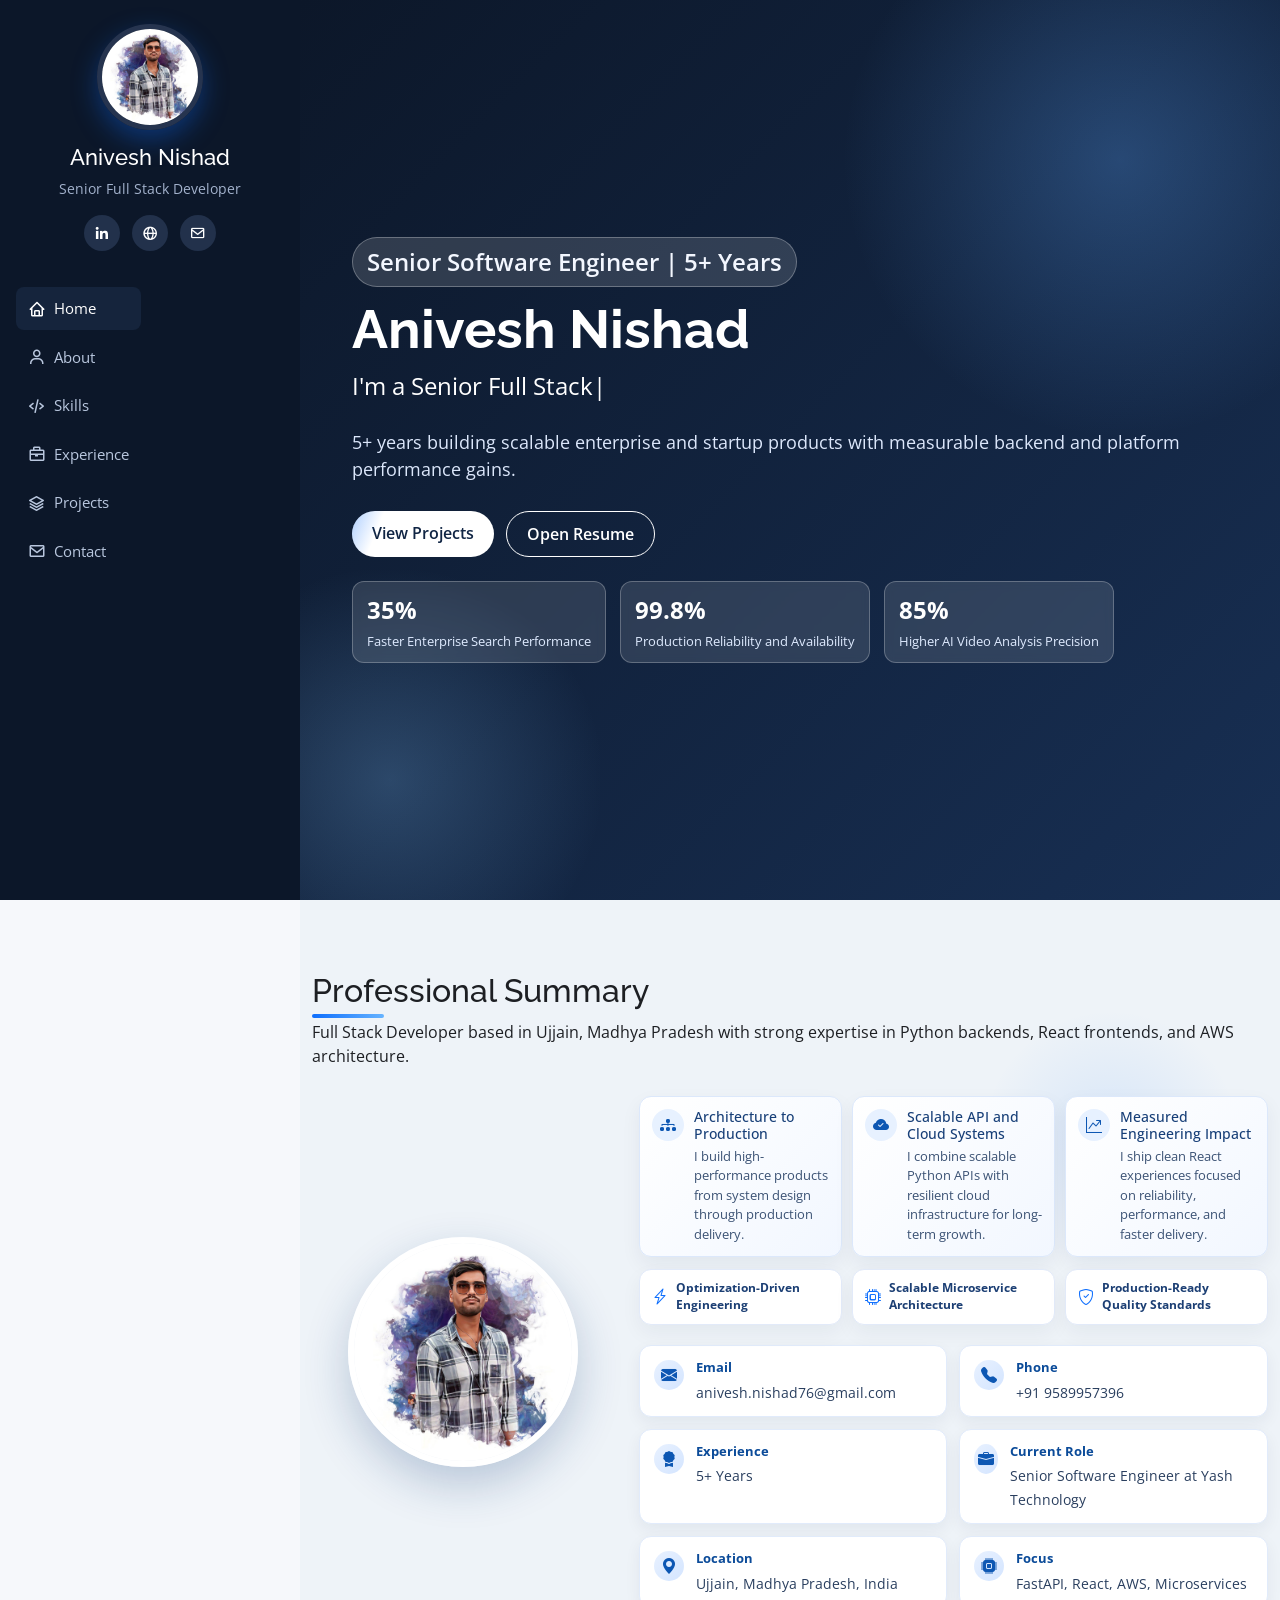
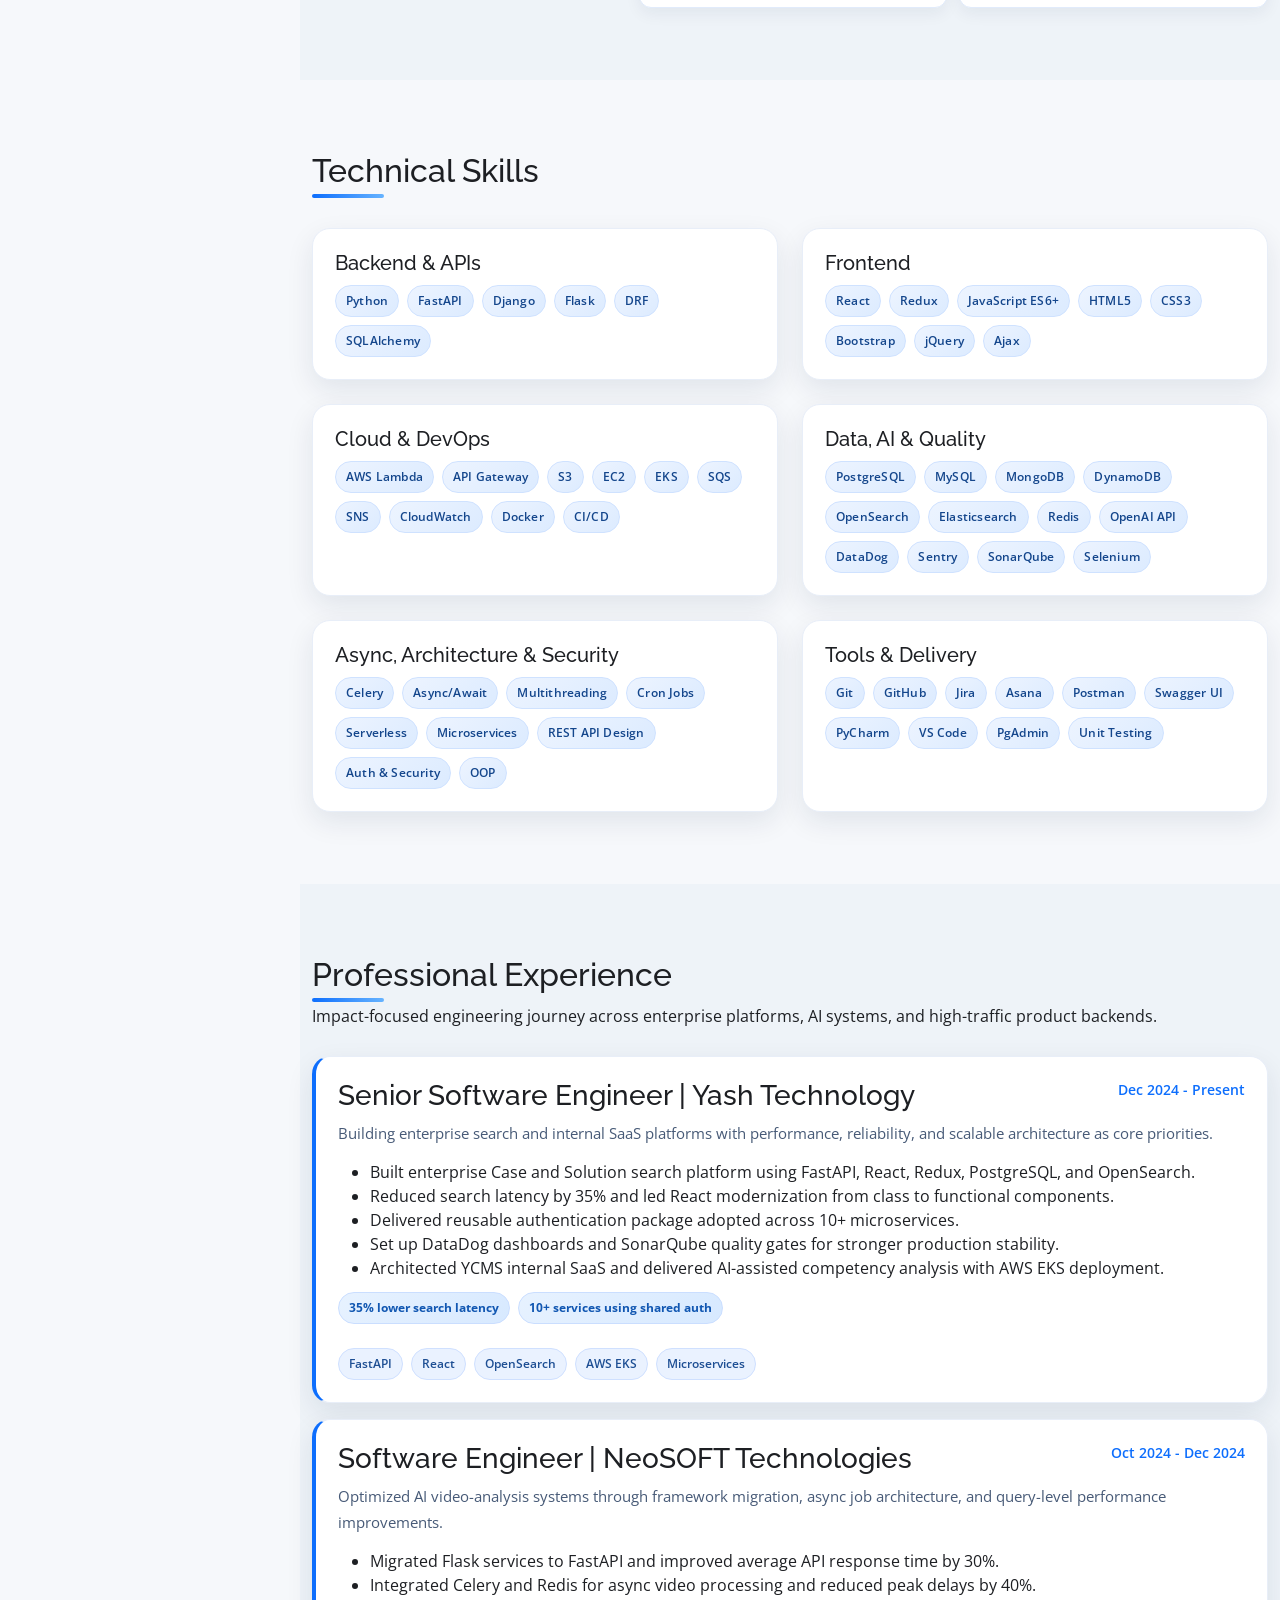
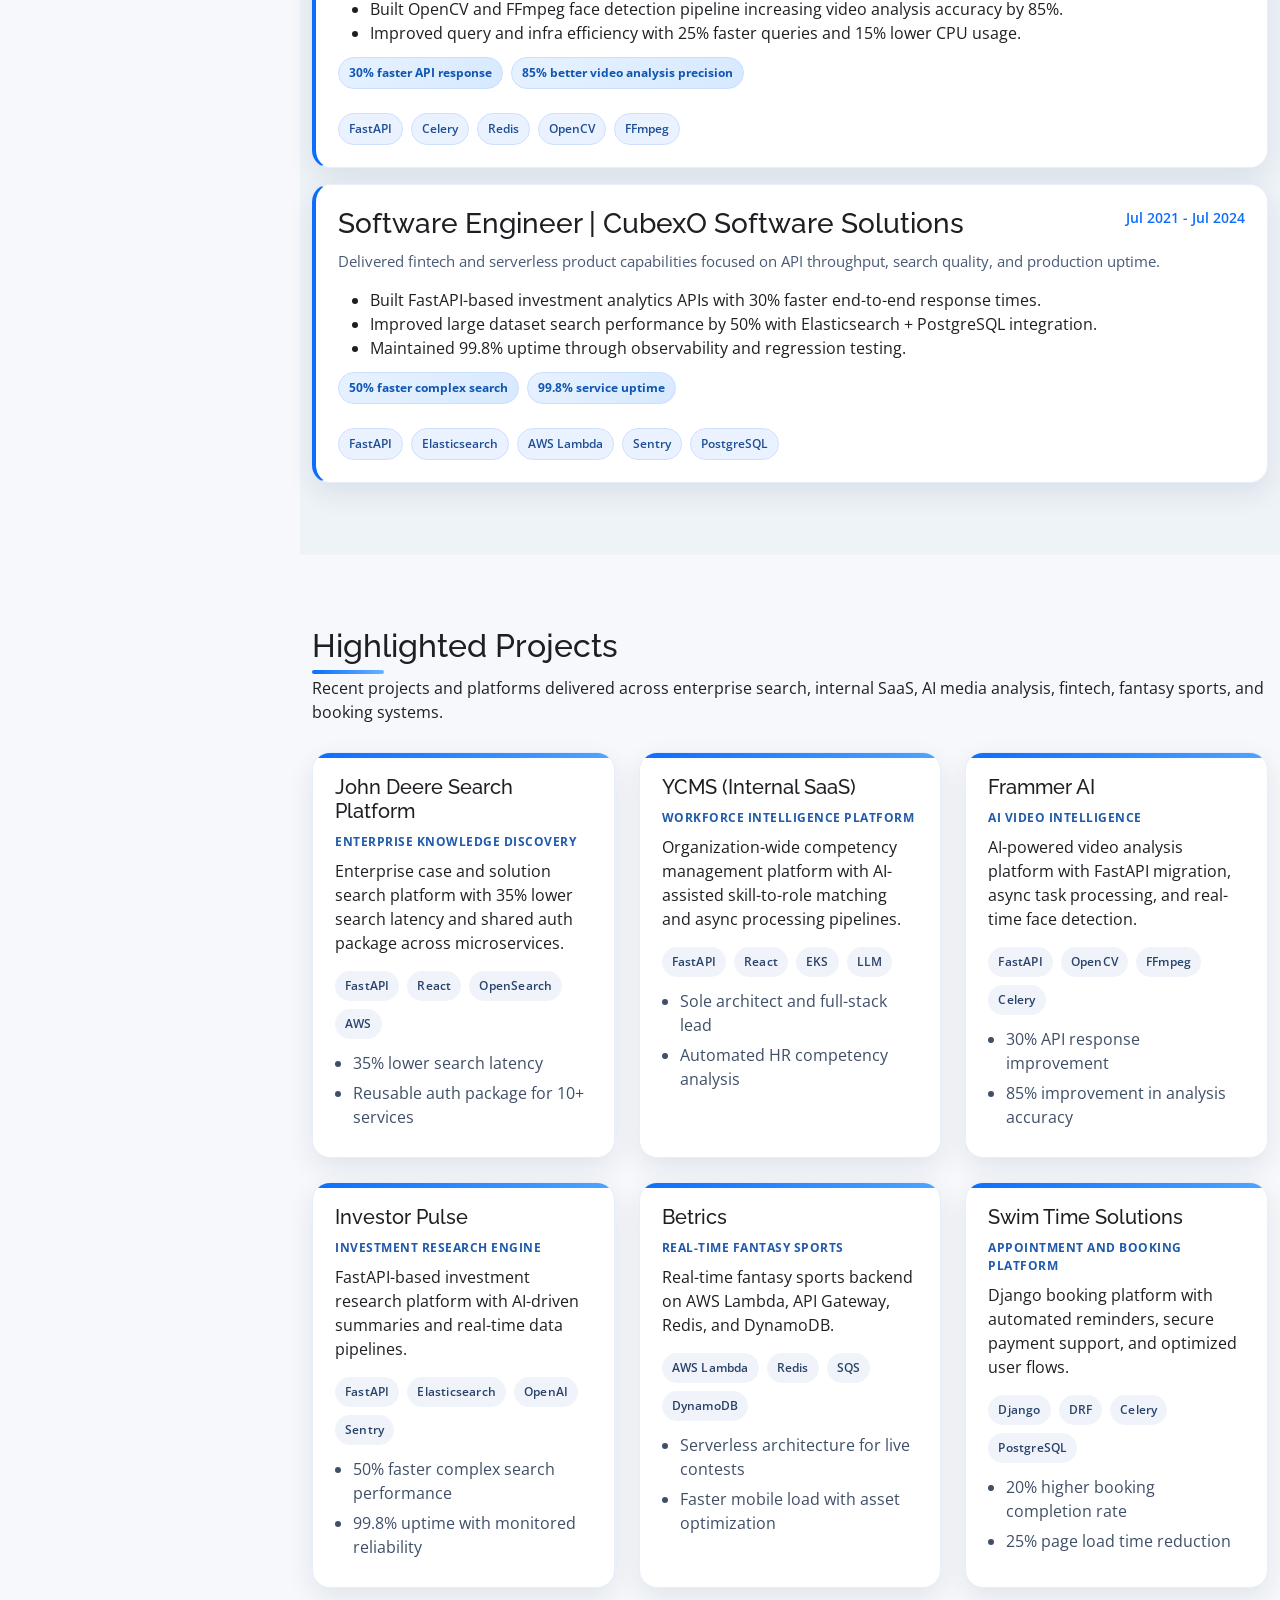
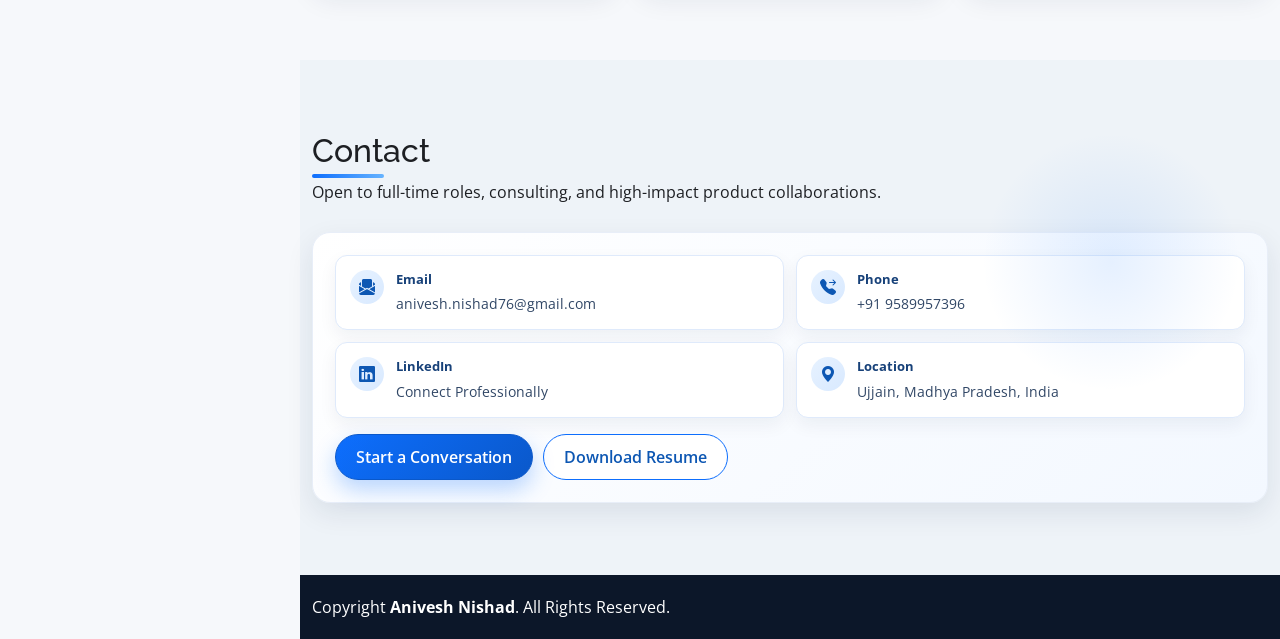
==== commit 8411e675: "syyle added" ====
--- a/index.html
+++ b/index.html
@@ -76,10 +76,29 @@
           </div>
           <div class="col-lg-8">
             <div class="summary-panel">
-              <p class="summary-lead">
-                I build high-performance products from architecture to production. My work combines scalable Python APIs, resilient cloud systems,
-                and clean React experiences focused on measurable impact in performance, reliability, and delivery speed.
-              </p>
+              <div class="summary-core-cards">
+                <div class="summary-core-card">
+                  <i class="bi bi-diagram-3-fill"></i>
+                  <div>
+                    <h4>Architecture to Production</h4>
+                    <p>I build high-performance products from system design through production delivery.</p>
+                  </div>
+                </div>
+                <div class="summary-core-card">
+                  <i class="bi bi-cloud-check-fill"></i>
+                  <div>
+                    <h4>Scalable API and Cloud Systems</h4>
+                    <p>I combine scalable Python APIs with resilient cloud infrastructure for long-term growth.</p>
+                  </div>
+                </div>
+                <div class="summary-core-card">
+                  <i class="bi bi-graph-up-arrow"></i>
+                  <div>
+                    <h4>Measured Engineering Impact</h4>
+                    <p>I ship clean React experiences focused on reliability, performance, and faster delivery.</p>
+                  </div>
+                </div>
+              </div>
               <div class="summary-highlights">
                 <div>
                   <i class="bi bi-lightning-charge"></i>
@@ -96,12 +115,30 @@
               </div>
             </div>
             <div class="info-grid">
-              <div><strong>Email:</strong> <a href="mailto:anivesh.nishad76@gmail.com">anivesh.nishad76@gmail.com</a></div>
-              <div><strong>Phone:</strong> <a href="tel:+919589957396">+91 9589957396</a></div>
-              <div><strong>Experience:</strong> 5+ Years</div>
-              <div><strong>Current Role:</strong> Senior Software Engineer at Yash Technology</div>
-              <div><strong>Location:</strong> Ujjain, Madhya Pradesh, India</div>
-              <div><strong>Focus:</strong> FastAPI, React, AWS, Microservices</div>
+              <div class="info-item">
+                <i class="bi bi-envelope-fill"></i>
+                <div><strong>Email</strong><a href="mailto:anivesh.nishad76@gmail.com">anivesh.nishad76@gmail.com</a></div>
+              </div>
+              <div class="info-item">
+                <i class="bi bi-telephone-fill"></i>
+                <div><strong>Phone</strong><a href="tel:+919589957396">+91 9589957396</a></div>
+              </div>
+              <div class="info-item">
+                <i class="bi bi-award-fill"></i>
+                <div><strong>Experience</strong><span>5+ Years</span></div>
+              </div>
+              <div class="info-item">
+                <i class="bi bi-briefcase-fill"></i>
+                <div><strong>Current Role</strong><span>Senior Software Engineer at Yash Technology</span></div>
+              </div>
+              <div class="info-item">
+                <i class="bi bi-geo-alt-fill"></i>
+                <div><strong>Location</strong><span>Ujjain, Madhya Pradesh, India</span></div>
+              </div>
+              <div class="info-item">
+                <i class="bi bi-cpu-fill"></i>
+                <div><strong>Focus</strong><span>FastAPI, React, AWS, Microservices</span></div>
+              </div>
             </div>
           </div>
         </div>
@@ -170,6 +207,7 @@
       <div class="container" data-aos="fade-up">
         <div class="section-title">
           <h2>Professional Experience</h2>
+          <p>Impact-focused engineering journey across enterprise platforms, AI systems, and high-traffic product backends.</p>
         </div>
         <div class="resume-item experience-card">
           <div class="experience-head">
@@ -184,6 +222,10 @@
             <li>Set up DataDog dashboards and SonarQube quality gates for stronger production stability.</li>
             <li>Architected YCMS internal SaaS and delivered AI-assisted competency analysis with AWS EKS deployment.</li>
           </ul>
+          <div class="impact-metrics">
+            <span>35% lower search latency</span>
+            <span>10+ services using shared auth</span>
+          </div>
           <div class="experience-tags">
             <span>FastAPI</span><span>React</span><span>OpenSearch</span><span>AWS EKS</span><span>Microservices</span>
           </div>
@@ -200,6 +242,10 @@
             <li>Built OpenCV and FFmpeg face detection pipeline increasing video analysis accuracy by 85%.</li>
             <li>Improved query and infra efficiency with 25% faster queries and 15% lower CPU usage.</li>
           </ul>
+          <div class="impact-metrics">
+            <span>30% faster API response</span>
+            <span>85% better video analysis precision</span>
+          </div>
           <div class="experience-tags">
             <span>FastAPI</span><span>Celery</span><span>Redis</span><span>OpenCV</span><span>FFmpeg</span>
           </div>
@@ -215,6 +261,10 @@
             <li>Improved large dataset search performance by 50% with Elasticsearch + PostgreSQL integration.</li>
             <li>Maintained 99.8% uptime through observability and regression testing.</li>
           </ul>
+          <div class="impact-metrics">
+            <span>50% faster complex search</span>
+            <span>99.8% service uptime</span>
+          </div>
           <div class="experience-tags">
             <span>FastAPI</span><span>Elasticsearch</span><span>AWS Lambda</span><span>Sentry</span><span>PostgreSQL</span>
           </div>
@@ -232,6 +282,7 @@
           <div class="col-lg-4 col-md-6">
             <div class="project-card">
               <h3>John Deere Search Platform</h3>
+              <p class="project-subtitle">Enterprise Knowledge Discovery</p>
               <p>Enterprise case and solution search platform with 35% lower search latency and shared auth package across microservices.</p>
               <div class="project-tags"><span>FastAPI</span><span>React</span><span>OpenSearch</span><span>AWS</span></div>
               <ul class="project-points">
@@ -243,6 +294,7 @@
           <div class="col-lg-4 col-md-6">
             <div class="project-card">
               <h3>YCMS (Internal SaaS)</h3>
+              <p class="project-subtitle">Workforce Intelligence Platform</p>
               <p>Organization-wide competency management platform with AI-assisted skill-to-role matching and async processing pipelines.</p>
               <div class="project-tags"><span>FastAPI</span><span>React</span><span>EKS</span><span>LLM</span></div>
               <ul class="project-points">
@@ -254,6 +306,7 @@
           <div class="col-lg-4 col-md-6">
             <div class="project-card">
               <h3>Frammer AI</h3>
+              <p class="project-subtitle">AI Video Intelligence</p>
               <p>AI-powered video analysis platform with FastAPI migration, async task processing, and real-time face detection.</p>
               <div class="project-tags"><span>FastAPI</span><span>OpenCV</span><span>FFmpeg</span><span>Celery</span></div>
               <ul class="project-points">
@@ -265,6 +318,7 @@
           <div class="col-lg-4 col-md-6">
             <div class="project-card">
               <h3>Investor Pulse</h3>
+              <p class="project-subtitle">Investment Research Engine</p>
               <p>FastAPI-based investment research platform with AI-driven summaries and real-time data pipelines.</p>
               <div class="project-tags"><span>FastAPI</span><span>Elasticsearch</span><span>OpenAI</span><span>Sentry</span></div>
               <ul class="project-points">
@@ -276,6 +330,7 @@
           <div class="col-lg-4 col-md-6">
             <div class="project-card">
               <h3>Betrics</h3>
+              <p class="project-subtitle">Real-Time Fantasy Sports</p>
               <p>Real-time fantasy sports backend on AWS Lambda, API Gateway, Redis, and DynamoDB.</p>
               <div class="project-tags"><span>AWS Lambda</span><span>Redis</span><span>SQS</span><span>DynamoDB</span></div>
               <ul class="project-points">
@@ -287,6 +342,7 @@
           <div class="col-lg-4 col-md-6">
             <div class="project-card">
               <h3>Swim Time Solutions</h3>
+              <p class="project-subtitle">Appointment and Booking Platform</p>
               <p>Django booking platform with automated reminders, secure payment support, and optimized user flows.</p>
               <div class="project-tags"><span>Django</span><span>DRF</span><span>Celery</span><span>PostgreSQL</span></div>
               <ul class="project-points">
@@ -303,12 +359,43 @@
       <div class="container" data-aos="fade-up">
         <div class="section-title">
           <h2>Contact</h2>
-          <p>Open to full-time roles and freelance consulting.</p>
-        </div>
-        <div class="contact-box">
-          <p><i class="bi bi-envelope"></i> <a href="mailto:anivesh.nishad76@gmail.com">anivesh.nishad76@gmail.com</a></p>
-          <p><i class="bi bi-telephone"></i> <a href="tel:+919589957396">+91 9589957396</a></p>
-          <p><i class="bi bi-linkedin"></i> <a href="https://www.linkedin.com/in/anivesh-nishad-300b091a1/" target="_blank">linkedin.com/in/anivesh-nishad-300b091a1/</a></p>
+          <p>Open to full-time roles, consulting, and high-impact product collaborations.</p>
+        </div>
+        <div class="contact-box contact-upgrade">
+          <div class="contact-grid">
+            <a class="contact-card" href="mailto:anivesh.nishad76@gmail.com">
+              <i class="bi bi-envelope-paper-fill"></i>
+              <div>
+                <strong>Email</strong>
+                <span>anivesh.nishad76@gmail.com</span>
+              </div>
+            </a>
+            <a class="contact-card" href="tel:+919589957396">
+              <i class="bi bi-telephone-forward-fill"></i>
+              <div>
+                <strong>Phone</strong>
+                <span>+91 9589957396</span>
+              </div>
+            </a>
+            <a class="contact-card" href="https://www.linkedin.com/in/anivesh-nishad-300b091a1/" target="_blank">
+              <i class="bi bi-linkedin"></i>
+              <div>
+                <strong>LinkedIn</strong>
+                <span>Connect Professionally</span>
+              </div>
+            </a>
+            <div class="contact-card static">
+              <i class="bi bi-geo-alt-fill"></i>
+              <div>
+                <strong>Location</strong>
+                <span>Ujjain, Madhya Pradesh, India</span>
+              </div>
+            </div>
+          </div>
+          <div class="contact-cta">
+            <a href="mailto:anivesh.nishad76@gmail.com" class="btn-main">Start a Conversation</a>
+            <a href="Anivesh_Nishad_5+.pdf" class="btn-outline-main" target="_blank">Download Resume</a>
+          </div>
         </div>
       </div>
     </section>
--- a/assets/css/style.css
+++ b/assets/css/style.css
@@ -139,6 +139,19 @@
 .section-title h2 {
   font-size: 32px;
   margin-bottom: 10px;
+  position: relative;
+  display: inline-block;
+}
+
+.section-title h2::after {
+  content: "";
+  position: absolute;
+  left: 0;
+  bottom: -8px;
+  width: 72px;
+  height: 4px;
+  border-radius: 4px;
+  background: linear-gradient(90deg, #0d6efd, #66b3ff);
 }
 
 .eyebrow {
@@ -157,9 +170,11 @@
   min-height: 100vh;
   margin-left: 300px;
   background: linear-gradient(135deg, #0c1729 0%, #183055 65%, #2058a8 100%);
+  background-size: 160% 160%;
   color: #fff;
   position: relative;
   overflow: hidden;
+  animation: heroGradientFlow 12s ease-in-out infinite;
 }
 
 #hero::after {
@@ -234,6 +249,7 @@
   border-radius: 12px;
   padding: 10px 14px;
   min-width: 170px;
+  backdrop-filter: blur(4px);
 }
 
 .hero-stats strong {
@@ -287,9 +303,13 @@
 }
 
 .profile-large {
-  max-width: 230px;
-  border-radius: 20px;
+  width: 230px;
+  height: 230px;
+  object-fit: cover;
+  border-radius: 50%;
+  border: 6px solid #ffffff;
   box-shadow: 0 18px 45px rgba(18, 59, 118, 0.24);
+  animation: floatProfile 5.5s ease-in-out infinite;
 }
 
 .profile-photo-wrap {
@@ -338,6 +358,54 @@
   gap: 10px;
 }
 
+.summary-core-cards {
+  display: grid;
+  grid-template-columns: repeat(3, minmax(0, 1fr));
+  gap: 10px;
+  margin-bottom: 12px;
+}
+
+.summary-core-card {
+  display: flex;
+  gap: 10px;
+  align-items: flex-start;
+  background: linear-gradient(135deg, #ffffff 0%, #f2f7ff 100%);
+  border: 1px solid #dce8fb;
+  border-radius: 12px;
+  padding: 12px;
+  box-shadow: 0 8px 20px rgba(16, 37, 68, 0.06);
+}
+
+.summary-core-card i {
+  width: 32px;
+  height: 32px;
+  display: inline-flex;
+  align-items: center;
+  justify-content: center;
+  border-radius: 50%;
+  background: #e7f1ff;
+  color: #0d57b3;
+  flex-shrink: 0;
+}
+
+.summary-core-card h4 {
+  margin: 0 0 4px;
+  font-size: 14px;
+  color: #173f78;
+}
+
+.summary-core-card p {
+  margin: 0;
+  font-size: 13px;
+  line-height: 1.5;
+  color: #3c5375;
+}
+
+.summary-core-card:hover {
+  transform: translateY(-3px);
+  box-shadow: 0 14px 28px rgba(23, 58, 106, 0.12);
+}
+
 .summary-highlights div {
   background: #ffffff;
   border: 1px solid #e2eaf9;
@@ -366,6 +434,50 @@
   grid-template-columns: repeat(2, minmax(0, 1fr));
   gap: 12px;
   margin-top: 20px;
+}
+
+.info-item {
+  display: flex;
+  gap: 12px;
+  align-items: flex-start;
+  background: #fff;
+  border: 1px solid #e1ebfb;
+  border-radius: 12px;
+  padding: 12px 14px;
+  box-shadow: 0 6px 16px rgba(16, 37, 68, 0.06);
+  transition: transform 0.25s ease, box-shadow 0.25s ease, border-color 0.25s ease;
+}
+
+.info-item i {
+  width: 30px;
+  height: 30px;
+  border-radius: 50%;
+  display: inline-flex;
+  align-items: center;
+  justify-content: center;
+  background: linear-gradient(135deg, #e8f1ff 0%, #d4e5ff 100%);
+  color: #0d57b3;
+  margin-top: 2px;
+}
+
+.info-item strong {
+  display: block;
+  font-size: 13px;
+  color: #0b4b99;
+  margin-bottom: 2px;
+}
+
+.info-item span,
+.info-item a {
+  font-size: 14px;
+  color: #2a3f5f;
+  line-height: 1.5;
+}
+
+.info-item:hover {
+  transform: translateY(-4px);
+  box-shadow: 0 12px 26px rgba(21, 62, 120, 0.14);
+  border-color: #cbdfff;
 }
 
 .skill-card,
@@ -468,8 +580,30 @@
   box-shadow: 0 18px 38px rgba(29, 62, 114, 0.16);
 }
 
+.project-card::after {
+  content: "";
+  position: absolute;
+  inset: 0;
+  background: linear-gradient(140deg, rgba(13, 110, 253, 0.06), rgba(255, 255, 255, 0));
+  opacity: 0;
+  transition: opacity 0.3s ease;
+}
+
+.project-card:hover::after {
+  opacity: 1;
+}
+
 .project-tags {
   margin-top: 12px;
+}
+
+.project-subtitle {
+  font-size: 12px;
+  font-weight: 700;
+  letter-spacing: 0.5px;
+  text-transform: uppercase;
+  color: #1f5aac;
+  margin-bottom: 8px;
 }
 
 .project-tags span {
@@ -546,6 +680,23 @@
   border: 1px solid #cfe0ff;
 }
 
+.impact-metrics {
+  display: flex;
+  flex-wrap: wrap;
+  gap: 8px;
+  margin-top: 12px;
+}
+
+.impact-metrics span {
+  font-size: 12px;
+  font-weight: 700;
+  color: #1157b2;
+  border-radius: 999px;
+  padding: 6px 10px;
+  background: linear-gradient(135deg, #e7f2ff 0%, #d7e9ff 100%);
+  border: 1px solid #cadeff;
+}
+
 .experience-card:hover,
 .contact-box:hover,
 .summary-lead:hover {
@@ -570,6 +721,92 @@
 .contact-box i {
   color: #0d6efd;
   margin-right: 6px;
+}
+
+.contact-upgrade {
+  background: linear-gradient(140deg, #ffffff 0%, #f3f8ff 100%);
+}
+
+.contact-grid {
+  display: grid;
+  grid-template-columns: repeat(2, minmax(0, 1fr));
+  gap: 12px;
+}
+
+.contact-card {
+  display: flex;
+  gap: 12px;
+  align-items: flex-start;
+  padding: 14px;
+  border-radius: 12px;
+  background: #fff;
+  border: 1px solid #dfeafb;
+  box-shadow: 0 7px 18px rgba(16, 37, 68, 0.06);
+  transition: transform 0.25s ease, box-shadow 0.25s ease;
+}
+
+.contact-card:hover {
+  transform: translateY(-4px);
+  box-shadow: 0 14px 30px rgba(22, 63, 121, 0.14);
+}
+
+.contact-card i {
+  width: 34px;
+  height: 34px;
+  border-radius: 50%;
+  display: inline-flex;
+  align-items: center;
+  justify-content: center;
+  background: linear-gradient(135deg, #e7f2ff 0%, #d8e9ff 100%);
+  color: #0d57b3;
+  margin-right: 0;
+}
+
+.contact-card strong {
+  display: block;
+  color: #174179;
+  font-size: 13px;
+  margin-bottom: 2px;
+}
+
+.contact-card span {
+  color: #314766;
+  font-size: 14px;
+}
+
+.contact-card.static {
+  cursor: default;
+}
+
+.contact-cta {
+  margin-top: 16px;
+  display: flex;
+  gap: 10px;
+  flex-wrap: wrap;
+}
+
+/* Ensure contact CTA buttons are always high-contrast on light backgrounds */
+.contact-cta .btn-main {
+  background: linear-gradient(135deg, #0d6efd 0%, #0a58ca 100%);
+  color: #ffffff;
+  border: 1px solid #0a58ca;
+  box-shadow: 0 10px 22px rgba(13, 110, 253, 0.28);
+}
+
+.contact-cta .btn-main:hover {
+  color: #ffffff;
+  filter: brightness(1.04);
+}
+
+.contact-cta .btn-outline-main {
+  background: #ffffff;
+  color: #0d57b3;
+  border: 1.5px solid #0d6efd;
+}
+
+.contact-cta .btn-outline-main:hover {
+  background: #0d6efd;
+  color: #ffffff;
 }
 
 #footer {
@@ -587,9 +824,19 @@
   border: 0;
   width: 40px;
   height: 40px;
+  display: inline-flex;
+  align-items: center;
+  justify-content: center;
+  padding: 0;
+  line-height: 1;
   border-radius: 50%;
   background: #0d6efd;
   color: #fff;
+}
+
+.mobile-nav-toggle::before {
+  display: block;
+  line-height: 1;
 }
 
 .mobile-nav-active #header {
@@ -615,6 +862,18 @@
   opacity: 1;
 }
 
+@keyframes heroGradientFlow {
+  0% {
+    background-position: 0% 50%;
+  }
+  50% {
+    background-position: 100% 50%;
+  }
+  100% {
+    background-position: 0% 50%;
+  }
+}
+
 @keyframes floatOrb {
   0% {
     transform: translate(0, 0) scale(1);
@@ -633,9 +892,22 @@
   }
 }
 
+@keyframes floatProfile {
+  0% {
+    transform: translateY(0px);
+  }
+  50% {
+    transform: translateY(-6px);
+  }
+  100% {
+    transform: translateY(0px);
+  }
+}
+
 @media (max-width: 1199px) {
   #header {
     left: -300px;
+    box-shadow: 0 14px 40px rgba(0, 0, 0, 0.28);
   }
 
   #main,
@@ -644,6 +916,14 @@
     margin-left: 0;
   }
 
+  section {
+    padding: 60px 0;
+  }
+
+  #hero {
+    min-height: 92vh;
+  }
+
   #hero h1 {
     font-size: 40px;
   }
@@ -659,9 +939,36 @@
   .hero-stats div {
     min-width: 150px;
   }
+
+  .mobile-nav-toggle {
+    box-shadow: 0 8px 22px rgba(0, 0, 0, 0.28);
+  }
 }
 
 @media (max-width: 768px) {
+  .container {
+    padding-left: 16px;
+    padding-right: 16px;
+  }
+
+  #hero .hero-container {
+    text-align: center;
+  }
+
+  .hero-actions,
+  .hero-stats {
+    justify-content: center;
+  }
+
+  #hero h1 {
+    font-size: 34px;
+    line-height: 1.2;
+  }
+
+  .typed-line {
+    min-height: 60px;
+  }
+
   .info-grid {
     grid-template-columns: 1fr;
   }
@@ -677,4 +984,96 @@
   .summary-highlights {
     grid-template-columns: 1fr;
   }
-}
+
+  .summary-core-cards {
+    grid-template-columns: 1fr;
+  }
+
+  .profile-large {
+    width: 190px;
+    height: 190px;
+  }
+
+  .hero-stats div {
+    min-width: 100%;
+  }
+
+  .skill-card,
+  .project-card,
+  .resume-item,
+  .contact-box {
+    padding: 18px;
+    border-radius: 14px;
+  }
+
+  .project-points {
+    padding-left: 16px;
+  }
+
+  .project-points li {
+    margin-bottom: 4px;
+  }
+
+  .contact-grid {
+    grid-template-columns: 1fr;
+  }
+}
+
+@media (max-width: 576px) {
+  section {
+    padding: 52px 0;
+  }
+
+  #hero {
+    min-height: auto;
+    padding: 84px 0 52px;
+  }
+
+  .eyebrow {
+    font-size: 12px;
+    padding: 5px 12px;
+  }
+
+  #hero h1 {
+    font-size: 30px;
+  }
+
+  #hero p {
+    font-size: 18px;
+  }
+
+  .hero-summary {
+    font-size: 15px !important;
+  }
+
+  .btn-main,
+  .btn-outline-main {
+    width: 100%;
+    text-align: center;
+  }
+
+  .summary-lead {
+    line-height: 1.75;
+    padding: 14px;
+  }
+
+  .info-item {
+    padding: 11px 12px;
+  }
+
+  .info-item:active,
+  .skill-card:active,
+  .project-card:active {
+    transform: scale(0.985);
+  }
+
+  .section-title h2 {
+    font-size: 28px;
+  }
+
+  .contact-cta .btn-main,
+  .contact-cta .btn-outline-main {
+    width: 100%;
+    justify-content: center;
+  }
+}
